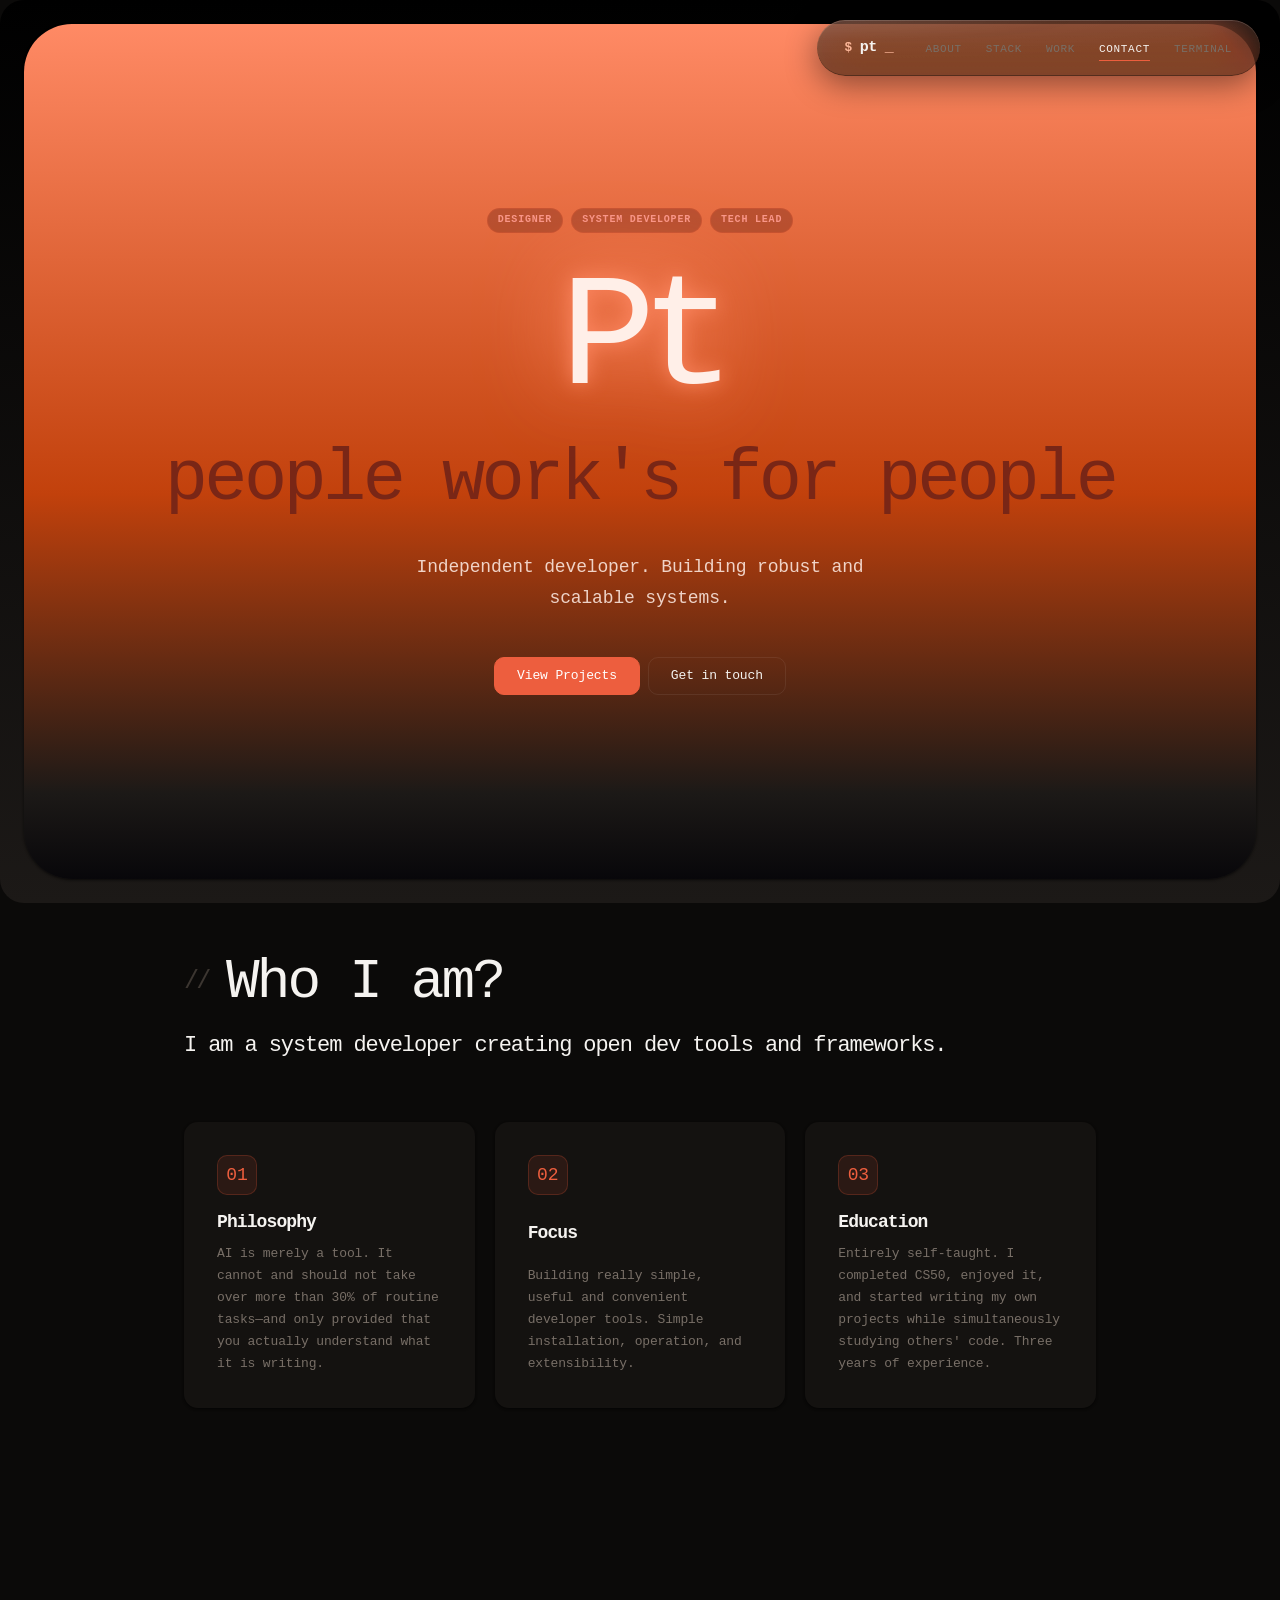
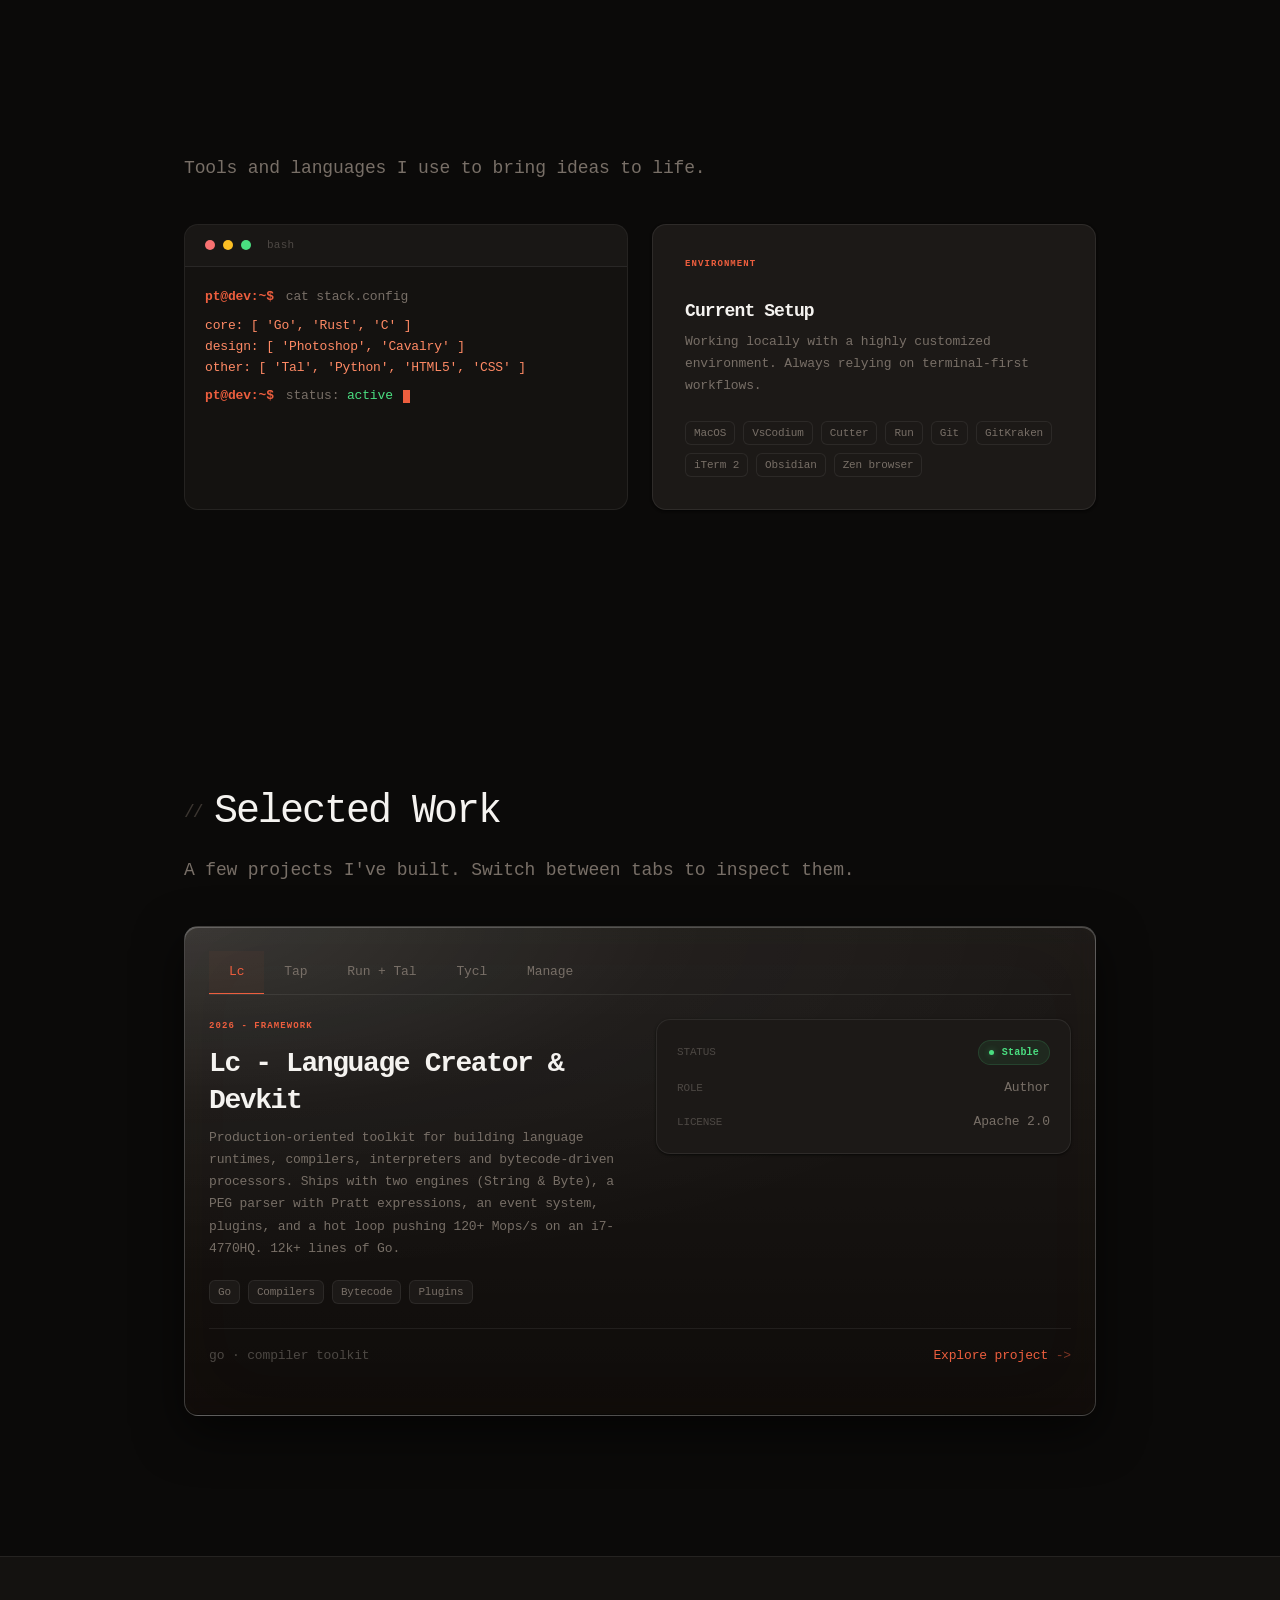
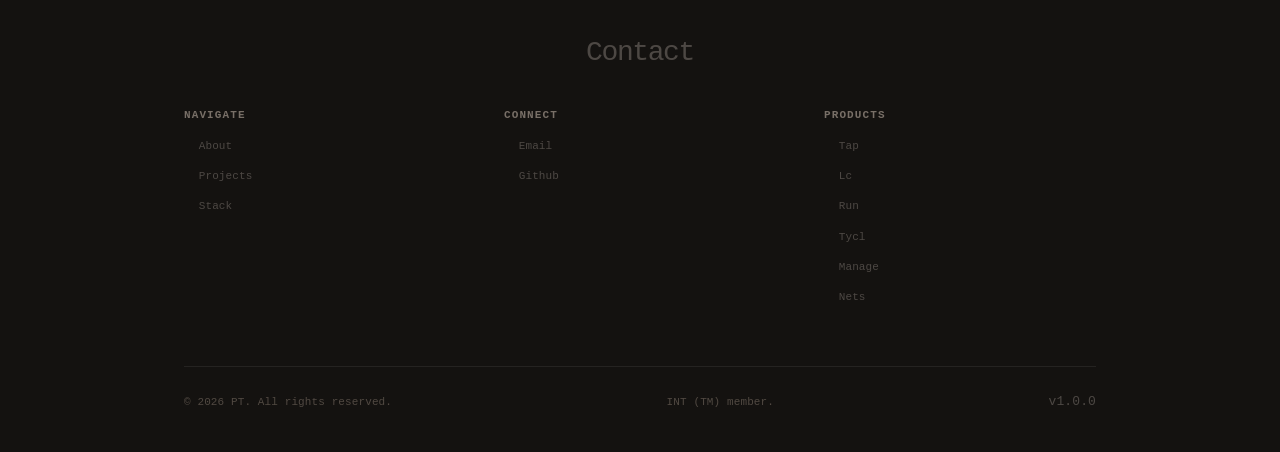
==== index.html @ 2e35391c "first commit" ====
<!DOCTYPE html>
<html lang="en">
<head>
    <meta charset="utf-8">
    <meta name="viewport" content="width=device-width, initial-scale=1">
    <meta name="description" content="Pt - Independent developer building robust, scalable systems and open-source developer tools: Lc, Tap, Run, Tal, Tycl, Manage.">
    <meta name="theme-color" content="#0b0a09">
    <meta name="color-scheme" content="dark">
    <title>Pt - Creative Developer</title>
    <link rel="stylesheet" href="assets/pt.css">
    <link rel="stylesheet" href="assets/other.css">
    <script>
        if ('scrollRestoration' in history) {
            history.scrollRestoration = 'manual';
        }
        document.documentElement.classList.add('js');
        setTimeout(function () {
            var r = document.documentElement;
            if (!r.classList.contains('pt-ready')) r.classList.add('pt-lite');
        }, 4000);
    </script>
</head>
<body>

    <a href="#main" class="skip-link">Skip to content</a>

    <!-- NAVBAR -->
    <nav class="navbar glass" aria-label="Primary">
        <div class="nav-content">
            <a href="#" class="logo" aria-label="Home">pt</a>

            <input type="checkbox" id="nav-toggle" class="nav-toggle-input" aria-hidden="true" tabindex="-1">
            <label for="nav-toggle" class="nav-toggle" aria-label="Toggle navigation" role="button">
                <span></span><span></span><span></span>
            </label>

            <ul class="nav-links">
                <li><a href="#about"   class="nav-link">About</a></li>
                <li><a href="#stack"   class="nav-link">Stack</a></li>
                <li><a href="#work"    class="nav-link">Work</a></li>
                <li><a href="#contact" class="nav-link">Contact</a></li>
                <li><a href="pages/terminal.html" class="nav-link">Terminal</a></li>
            </ul>
        </div>
    </nav>

    <main id="main">
        <!-- HERO -->
        <div class="page pt-grad-2">
            <section class="hero card card-fullscreen pt-grad-1" aria-label="Introduction">
                <div class="hero-badges">
                    <span class="badge">Designer</span>
                    <span class="badge">System developer</span>
                    <span class="badge">Tech lead</span>
                </div>

                <h1 class="hero-title">Pt</h1>

                <p class="hero-tagline">people work's for people</p>

                <p class="hero-desc">
                    Independent developer. Building robust and scalable systems.
                </p>

                <div class="btn-group hero-actions">
                    <a href="#work"    class="btn btn-primary">View Projects</a>
                    <a href="#contact" class="btn btn-secondary">Get in touch</a>
                </div>
            </section>
        </div>

        <!-- ABOUT -->
        <section id="about" class="section section-first">
            <div class="container">
                <h1 class="reveal reveal-delay-3">Who I am?</h1>
                <h4 class="reveal reveal-delay-3">I am a system developer creating open dev tools and frameworks.</h4>

                <div class="grid grid-3 mt-16">
                    <div class="card reveal reveal-delay-1">
                        <div class="card-icon">01</div>
                        <h4 class="card-title">Philosophy</h4>
                        <p class="text-muted text-small">
                            AI is merely a tool. It cannot and should not take over more than 30% of routine tasks—and only provided that you actually understand what it is writing.
                        </p>
                    </div>

                    <div class="card reveal reveal-delay-2">
                        <div class="card-icon">02</div>
                        <h4 class="card-title">Focus</h4>
                        <p class="text-muted text-small">
                            Building really simple, useful and convenient developer tools. Simple installation, operation, and extensibility.
                        </p>
                    </div>

                    <div class="card reveal reveal-delay-3">
                        <div class="card-icon">03</div>
                        <h4 class="card-title">Education</h4>
                        <p class="text-muted text-small">
                            Entirely self-taught. I completed CS50, enjoyed it, and started writing my own projects while simultaneously studying others' code. Three years of experience.
                        </p>
                    </div>
                </div>
            </div>
        </section>

        <!-- STACK -->
        <section id="stack" class="section">
            <div class="container">
                <h2 class="reveal">The Stack</h2>
                <p class="reveal reveal-delay-1 text-muted mb-10">Tools and languages I use to bring ideas to life.</p>

                <div class="grid grid-2 gap-6">
                    <div class="terminal reveal reveal-delay-2">
                        <div class="terminal-header">
                            <span class="terminal-dot terminal-dot-red"></span>
                            <span class="terminal-dot terminal-dot-yellow"></span>
                            <span class="terminal-dot terminal-dot-green"></span>
                            <span class="terminal-title">bash</span>
                        </div>
                        <div class="terminal-body">
                            <div class="terminal-line">
                                <span class="terminal-prompt">pt@dev:~$</span>
                                <span class="terminal-output">cat stack.config</span>
                            </div>
                            <div class="terminal-line">
                                <span class="terminal-output" style="color: var(--c-accent-bright);">
                                    core: [ 'Go', 'Rust', 'C' ]<br>
                                    design: [ 'Photoshop', 'Cavalry' ]<br>
                                    other: [ 'Tal', 'Python', 'HTML5', 'CSS' ]
                                </span>
                            </div>
                            <div class="terminal-line">
                                <span class="terminal-prompt">pt@dev:~$</span>
                                <span class="terminal-output">status: <span style="color: var(--c-success);">active</span></span>
                                <span class="terminal-cursor"></span>
                            </div>
                        </div>
                    </div>

                    <div class="card card-elevated reveal reveal-delay-3">
                        <div class="card-header">
                            <span class="eyebrow">Environment</span>
                        </div>
                        <h4 class="card-title">Current Setup</h4>
                        <p class="text-small text-muted mb-6">
                            Working locally with a highly customized environment. Always relying on terminal-first workflows.
                        </p>
                        <div class="flex gap-2 flex-wrap">
                            <span class="tag">MacOS</span>
                            <span class="tag">VsCodium</span>
                            <span class="tag">Cutter</span>
                            <span class="tag">Run</span>
                            <span class="tag">Git</span>
                            <span class="tag">GitKraken</span>
                            <span class="tag">iTerm 2</span>
                            <span class="tag">Obsidian</span>
                            <span class="tag">Zen browser</span>
                        </div>
                    </div>
                </div>
            </div>
        </section>

        <!-- WORK -->
        <section id="work" class="section">
            <div class="container">
                <h2 class="reveal">Selected Work</h2>
                <p class="reveal reveal-delay-3 text-muted mb-10">
                    A few projects I've built. Switch between tabs to inspect them.
                </p>

                <div class="card glass-strong reveal reveal-delay-2" style="padding: var(--space-6);">
                    <div class="tabs-radio">

                        <div class="tabs-nav" role="tablist" aria-label="Projects">
                            <a href="#work-panel-1" class="tab-link" role="tab" aria-controls="work-panel-1">Lc</a>
                            <a href="#work-panel-2" class="tab-link" role="tab" aria-controls="work-panel-2">Tap</a>
                            <a href="#work-panel-3" class="tab-link" role="tab" aria-controls="work-panel-3">Run + Tal</a>
                            <a href="#work-panel-4" class="tab-link" role="tab" aria-controls="work-panel-4">Tycl</a>
                            <a href="#work-panel-5" class="tab-link" role="tab" aria-controls="work-panel-5">Manage</a>
                        </div>

                        <!-- PANEL 1: Lc -->
                        <div class="tab-content" id="work-panel-1" role="tabpanel">
                            <div class="grid grid-2 gap-8 items-start">
                                <div>
                                    <span class="eyebrow">2026 - Framework</span>
                                    <h3 class="card-title" style="font-size: var(--font-size-2xl);">
                                        Lc - Language Creator &amp; Devkit
                                    </h3>
                                    <p class="text-muted text-small">
                                        Production-oriented toolkit for building language runtimes,
                                        compilers, interpreters and bytecode-driven processors.
                                        Ships with two engines (String &amp; Byte), a PEG parser with Pratt
                                        expressions, an event system, plugins, and a hot loop pushing
                                        120+ Mops/s on an i7-4770HQ. 12k+ lines of Go.
                                    </p>
                                    <div class="flex gap-2 flex-wrap mt-4">
                                        <span class="tag">Go</span>
                                        <span class="tag">Compilers</span>
                                        <span class="tag">Bytecode</span>
                                        <span class="tag">Plugins</span>
                                    </div>
                                </div>

                                <div class="card card-elevated" style="padding: var(--space-5);">
                                    <div class="flex-between mb-3">
                                        <span class="text-faint text-xs">STATUS</span>
                                        <span class="status-pill status-success">Stable</span>
                                    </div>
                                    <div class="flex-between mb-3">
                                        <span class="text-faint text-xs">ROLE</span>
                                        <span class="text-small">Author</span>
                                    </div>
                                    <div class="flex-between">
                                        <span class="text-faint text-xs">LICENSE</span>
                                        <span class="text-small">Apache 2.0</span>
                                    </div>
                                </div>
                            </div>

                            <div class="card-footer">
                                <span class="text-faint text-small">go · compiler toolkit</span>
                                <a href="https://github.com/pt-main/lc" class="btn-text">Explore project</a>
                            </div>
                        </div>

                        <!-- PANEL 2: Tap -->
                        <div class="tab-content" id="work-panel-2" role="tabpanel">
                            <div class="grid grid-2 gap-8 items-start">
                                <div>
                                    <span class="eyebrow">2026 - CLI Library</span>
                                    <h3 class="card-title" style="font-size: var(--font-size-2xl);">
                                        Tap - Terminal Argument Parsing
                                    </h3>
                                    <p class="text-muted text-small">
                                        A lightweight CLI library available for both Go and Rust.
                                        Commands, flags, subcommands, auto-generated help with alias
                                        grouping, and a rich colour system with short codes like
                                        <code>[?GN]</code> and <code>[?RT]</code>. The Rust version
                                        (tap-rs) ships with zero dependencies and a Console abstraction
                                        suitable for viewport-based rendering.
                                    </p>
                                    <div class="flex gap-2 flex-wrap mt-4">
                                        <span class="tag">Go</span>
                                        <span class="tag">Rust</span>
                                        <span class="tag">Zero deps</span>
                                        <span class="tag">Colours</span>
                                    </div>
                                </div>

                                <div class="card card-elevated" style="padding: var(--space-5);">
                                    <div class="flex-between mb-3">
                                        <span class="text-faint text-xs">STATUS</span>
                                        <span class="status-pill status-success">Stable</span>
                                    </div>
                                    <div class="flex-between mb-3">
                                        <span class="text-faint text-xs">ROLE</span>
                                        <span class="text-small">Author</span>
                                    </div>
                                    <div class="flex-between">
                                        <span class="text-faint text-xs">LICENSE</span>
                                        <span class="text-small">MIT</span>
                                    </div>
                                </div>
                            </div>

                            <div class="card-footer">
                                <span class="text-faint text-small">go + rust · cli toolkit</span>
                                <a href="https://github.com/pt-main/tap" class="btn-text">Explore project</a>
                            </div>
                        </div>

                        <!-- PANEL 3: Run + Tal -->
                        <div class="tab-content" id="work-panel-3" role="tabpanel">
                            <div class="grid grid-2 gap-8 items-start">
                                <div>
                                    <span class="eyebrow">2026 - Dev Tool</span>
                                    <h3 class="card-title" style="font-size: var(--font-size-2xl);">
                                        Run + Tal - Script &amp; Task Manager
                                    </h3>
                                    <p class="text-muted text-small">
                                        Run stores scripts in a global (<code>~/run/</code>) or local
                                        (<code>.run/</code>) storage, auto-generates Lua wrappers for
                                        Python, Bash, Batch, Lua or another languages, and supports distribution via
                                        GitHub URLs (<code>run -install</code>). Tal is an embedded
                                        incremental task runner: plain Lua with comment annotations,
                                        SHA256-based dependency tracking, and task-to-task calls.
                                    </p>
                                    <div class="flex gap-2 flex-wrap mt-4">
                                        <span class="tag">Go</span>
                                        <span class="tag">Lua</span>
                                        <span class="tag">Incremental</span>
                                        <span class="tag">Scripts</span>
                                    </div>
                                </div>

                                <div class="card card-elevated" style="padding: var(--space-5);">
                                    <div class="flex-between mb-3">
                                        <span class="text-faint text-xs">STATUS</span>
                                        <span class="status-pill status-success">Stable</span>
                                    </div>
                                    <div class="flex-between mb-3">
                                        <span class="text-faint text-xs">ROLE</span>
                                        <span class="text-small">Author</span>
                                    </div>
                                    <div class="flex-between">
                                        <span class="text-faint text-xs">LICENSE</span>
                                        <span class="text-small">Apache 2.0</span>
                                    </div>
                                </div>
                            </div>

                            <div class="card-footer">
                                <span class="text-faint text-small">go + lua · script runtime</span>
                                <a href="https://github.com/pt-main/run" class="btn-text">Explore project</a>
                            </div>
                        </div>

                        <!-- PANEL 4: Tycl -->
                        <div class="tab-content" id="work-panel-4" role="tabpanel">
                            <div class="grid grid-2 gap-8 items-start">
                                <div>
                                    <span class="eyebrow">2026 - Config Language</span>
                                    <h3 class="card-title" style="font-size: var(--font-size-2xl);">
                                        Tycl - Typed Config Language
                                    </h3>
                                    <p class="text-muted text-small">
                                        A typed configuration language for Go. Strong typing without
                                        code generation, contracts (strict / flexible / dynamic),
                                        null-values with explicit type, arrays of primitives and
                                        objects, and actions like <code>env()</code>, <code>file()</code>,
                                        <code>get()</code>. Comes with a CLI for validation, formatting,
                                        direct file editing, and generation to JSON, YAML, TOML.
                                    </p>
                                    <div class="flex gap-2 flex-wrap mt-4">
                                        <span class="tag">Go</span>
                                        <span class="tag">Config</span>
                                        <span class="tag">Contracts</span>
                                        <span class="tag">Codegen</span>
                                    </div>
                                </div>

                                <div class="card card-elevated" style="padding: var(--space-5);">
                                    <div class="flex-between mb-3">
                                        <span class="text-faint text-xs">STATUS</span>
                                        <span class="status-pill status-success">Stable</span>
                                    </div>
                                    <div class="flex-between mb-3">
                                        <span class="text-faint text-xs">ROLE</span>
                                        <span class="text-small">Author</span>
                                    </div>
                                    <div class="flex-between">
                                        <span class="text-faint text-xs">LICENSE</span>
                                        <span class="text-small">Apache 2.0</span>
                                    </div>
                                </div>
                            </div>

                            <div class="card-footer">
                                <span class="text-faint text-small">go · typed configs</span>
                                <a href="https://github.com/pt-main/tycl" class="btn-text">Explore project</a>
                            </div>
                        </div>

                        <!-- PANEL 5: Manage -->
                        <div class="tab-content" id="work-panel-5" role="tabpanel">
                            <div class="grid grid-2 gap-8 items-start">
                                <div>
                                    <span class="eyebrow">2026 - Productivity</span>
                                    <h3 class="card-title" style="font-size: var(--font-size-2xl);">
                                        Manage - CLI Task Manager
                                    </h3>
                                    <p class="text-muted text-small">
                                        A terminal task manager built around themes, tasks and tables.
                                        Each theme carries a priority and tags; each task has an ID,
                                        description and creation timestamp. Named tables group themes
                                        into schedules. Filtering by priority, tags, state (todo / done)
                                        with AND / OR logic. Config is stored in Tycl under a strict
                                        contract.
                                    </p>
                                    <div class="flex gap-2 flex-wrap mt-4">
                                        <span class="tag">Go</span>
                                        <span class="tag">CLI</span>
                                        <span class="tag">Tycl</span>
                                        <span class="tag">Tasks</span>
                                    </div>
                                </div>

                                <div class="card card-elevated" style="padding: var(--space-5);">
                                    <div class="flex-between mb-3">
                                        <span class="text-faint text-xs">STATUS</span>
                                        <span class="status-pill status-success">Stable</span>
                                    </div>
                                    <div class="flex-between mb-3">
                                        <span class="text-faint text-xs">ROLE</span>
                                        <span class="text-small">Author</span>
                                    </div>
                                    <div class="flex-between">
                                        <span class="text-faint text-xs">LICENSE</span>
                                        <span class="text-small">MIT</span>
                                    </div>
                                </div>
                            </div>

                            <div class="card-footer">
                                <span class="text-faint text-small">go · productivity</span>
                                <a href="https://github.com/pt-main/manage" class="btn-text">Explore project</a>
                            </div>
                        </div>

                    </div>
                </div>
            </div>
        </section>
    </main>

    <!-- FOOTER -->
    <footer id="contact">
        <h3 class="mb-10 flex-center">Contact</h3>
        <div class="container">
            <div class="footer-grid">
                <div class="footer-col">
                    <h5>Navigate</h5>
                    <ul>
                        <li><a href="#about">About</a></li>
                        <li><a href="#work">Projects</a></li>
                        <li><a href="#stack">Stack</a></li>
                    </ul>
                </div>
                <div class="footer-col">
                    <h5>Connect</h5>
                    <ul>
                        <li><a href="#modal-email">Email</a></li>
                        <li><a href="https://github.com/pt-main/">Github</a></li>
                    </ul>
                </div>
                <div class="footer-col">
                    <h5>Products</h5>
                    <ul>
                        <li><a href="https://github.com/pt-main/tap">Tap</a></li>
                        <li><a href="https://github.com/pt-main/lc">Lc</a></li>
                        <li><a href="https://github.com/pt-main/run">Run</a></li>
                        <li><a href="https://github.com/pt-main/tycl">Tycl</a></li>
                        <li><a href="https://github.com/pt-main/manage">Manage</a></li>
                        <li><a href="https://github.com/pt-main/nets">Nets</a></li>
                    </ul>
                </div>
            </div>

            <div class="footer-bottom">
                <span class="footer-copy">© 2026 PT. All rights reserved.</span>
                <span class="footer-copy">INT (TM) member.</span>
                <span class="text-faint text-small">v1.0.0</span>
            </div>
        </div>
    </footer>

    <!-- MODAL -->
    <div id="modal-email" class="modal-overlay-css" role="dialog" aria-modal="true" aria-label="Contact email">
        <a href="#contact" class="modal-backdrop" data-modal-close aria-label="Close"></a>
        <div class="modal">
            <div class="modal-header">
                <h3 class="modal-title">My email</h3>
            </div>
            <div class="modal-body">
                <pre class="email-pre">pt.main.acc@gmail.com</pre>
            </div>
            <div class="modal-footer">
                <a href="#contact" class="btn btn-ghost" data-modal-close>OK</a>
            </div>
        </div>
    </div>
    <script src="assets/index.js"></script>
</body>
</html>
---- assets/pt.css ----
/* =========================================
    PT - Monospace Design System for PT™
    Theme: Warm Obsidian & Cyber Coral
    ========================================= */

/* =========================================
   MARK:  1. CORE VARIABLES & RESET
    ========================================= */
:root {
    --c-bg: #0b0a09;
    --c-surface: #141210;
    --c-surface-elevated: #1c1917;
    --c-surface-hover: #232020;
    --c-text-main: #f5f3f0;
    --c-text-main-accent: #ffefe8;
    --c-text-secondary: #786f67;
    --c-text-tertiary: #4d4844;
    --c-text-ghost: #514942;
    --c-accent: #ed5e3e;
    --c-accent-hover: #ff411e;
    --c-accent-bright: #ff8a65;
    --c-accent-glow: rgba(255, 94, 58, 0.3);
    --c-accent-glow-strong: rgba(255, 94, 58, 0.5);
    --c-border: rgba(255, 255, 255, 0.07);
    --c-border-hover: rgba(70, 84, 88, 0.4);
    --c-divider: rgba(255, 255, 255, 0.09);
    --c-success: #4ade80;
    --c-warning: #fbbf24;
    --c-error: #f87171;
    --c-info: #60a5fa;

    --font-family: "JetBrains Mono", "SF Mono", "Fira Code", "Cascadia Code", "Consolas", monospace;
    --font-size-xs: 0.6875rem;
    --font-size-s: 0.8125rem;
    --font-size-m: 0.9375rem;
    --font-size-l: 1.125rem;
    --font-size-xl: 1.375rem;
    --font-size-2xl: 1.75rem;
    --font-size-3xl: 2.5rem;
    --font-size-4xl: 3.5rem;
    --font-size-5xl: 4.5rem;
    --font-size-e5xl: 10rem;

    --space-1: 4px;  --space-2: 8px;  --space-3: 12px; --space-4: 16px;
    --space-5: 20px; --space-6: 24px; --space-8: 32px; --space-10: 40px;
    --space-12: 48px;--space-16: 64px;--space-20: 80px;--space-24: 96px;
    --space-32: 128px; --space-40: 160px;

    --radius-sm: 6px;  --radius-md: 10px; --radius-lg: 14px;
    --radius-xl: 18px; --radius-2xl: 24px;--radius-3xl: 48px;
    --radius-full: 9999px;

    --container-width: 960px;
    --container-wide: 1200px;
    --section-spacing: 140px;
    --navbar-height: 56px;

    --shadow-sm: 0 1px 3px rgba(0,0,0,0.4), 0 1px 2px rgba(0,0,0,0.3);
    --shadow-md: 0 4px 12px rgba(0,0,0,0.5), 0 2px 4px rgba(0,0,0,0.4);
    --shadow-lg: 0 8px 24px rgba(0,0,0,0.6), 0 4px 8px rgba(0,0,0,0.5);
    --shadow-xl: 0 16px 48px rgba(0,0,0,0.7), 0 8px 16px rgba(0,0,0,0.6);
    --shadow-glow: 0 0 40px var(--c-accent-glow), 0 0 80px rgba(255, 94, 58, 0.1);

    /* --- Glass system --- */
    --glass-bg: rgba(20, 18, 16, 0.55);
    --glass-bg-strong: rgba(10, 7, 5, 0.72);
    --glass-border: rgba(255, 255, 255, 0.11);
    --glass-border-hover: rgba(255, 255, 255, 0.20);
    --glass-highlight: rgba(255, 255, 255, 0.15);
    --glass-highlight-strong: rgba(255, 255, 255, 0.22);
    --glass-shadow: 0 8px 32px rgba(0, 0, 0, 0.45);
    --glass-shadow-strong: 0 16px 48px rgba(0, 0, 0, 0.6);
    --glass-blur: blur(20px) saturate(180%) brightness(1.02);
    --glass-blur-strong: blur(10px) saturate(190%) brightness(1.04);
    --glass-blur-subtle: blur(5px) saturate(140%);

    --transition-fast: all 0.15s cubic-bezier(0.22, 1, 0.36, 1);
    --transition-smooth: all 0.35s cubic-bezier(0.22, 1, 0.36, 1);
    --transition-slow: all 0.6s cubic-bezier(0.22, 1, 0.36, 1);
}

*, *::before, *::after { box-sizing: border-box; margin: 0; padding: 0; }

html {
    overflow-x: hidden;
    scroll-behavior: smooth;
    scroll-padding-top: 100px;
    -webkit-text-size-adjust: 100%;
}

body {
    font-family: var(--font-family);
    background-color: var(--c-bg);
    color: var(--c-text-main);
    line-height: 1.65;
    -webkit-font-smoothing: antialiased;
    -moz-osx-font-smoothing: grayscale;
    letter-spacing: -0.01em;
    font-feature-settings: "tnum" 1, "ss01" 1, "zero" 1;
    overflow-x: hidden;
}

body.modal-open { overflow: hidden; }

img { max-width: 100%; height: auto; display: block; }
a { text-decoration: none; color: inherit; transition: var(--transition-smooth); }
ul { list-style: none; }

/* Skip link */
.skip-link {
    position: absolute;
    top: -100px;
    left: var(--space-4);
    z-index: 9999;
    padding: var(--space-3) var(--space-5);
    background: var(--c-accent);
    color: #fff;
    border-radius: var(--radius-md);
    font-size: var(--font-size-s);
    font-weight: 600;
    transition: top 0.2s ease;
}
.skip-link:focus { top: var(--space-4); outline: 2px solid #fff; outline-offset: 2px; }

/* Focus */
:focus { outline: none; }
:focus-visible { outline: 2px solid var(--c-accent); outline-offset: 3px; border-radius: var(--radius-sm); }

/* =========================================
   MARK:  2. TYPOGRAPHY
    ========================================= */
h1, h2, h3, h4, h5, h6 {
    font-weight: 500;
    letter-spacing: -0.05em;
    line-height: 1.12;
    margin-bottom: var(--space-5);
    font-feature-settings: "tnum" 1, "ss01" 1, "zero" 1;
}

h1 { font-size: var(--font-size-4xl); }
h2 { font-size: var(--font-size-3xl); }
h3 { font-size: var(--font-size-2xl); }
h4 { font-size: var(--font-size-xl); }
h5 { font-size: var(--font-size-l); font-weight: 600; }
h6 { font-size: var(--font-size-m); font-weight: 600; color: var(--c-text-secondary); }

p {
    font-size: var(--font-size-l);
    color: var(--c-text-secondary);
    font-weight: 400;
    line-height: 1.7;
    margin-bottom: var(--space-5);
}
p:last-child { margin-bottom: 0; }

/* Code-comment decorations */
h1:not(.hero-title)::before, h2::before {
    content: "// ";
    color: var(--c-text-ghost);
    font-weight: 400;
    font-size: 0.45em;
    vertical-align: middle;
    margin-right: 0.2em;
    opacity: 0.7;
}

h3:not(.card-title):not(.modal-title):not(.flex-center)::before {
    content: "/* ";
    color: var(--c-text-ghost);
    font-weight: 400;
    font-size: 0.5em;
    vertical-align: middle;
    margin-right: 0.2em;
}
h3:not(.card-title):not(.modal-title):not(.flex-center)::after {
    content: " */";
    color: var(--c-text-ghost);
    font-weight: 400;
    font-size: 0.5em;
    vertical-align: middle;
    margin-left: 0.2em;
}

.text-gradient {
    background: linear-gradient(160deg, #f5f3f0 0%, #857d75 50%, var(--c-accent) 100%);
    -webkit-background-clip: text;
    background-clip: text;
    -webkit-text-fill-color: transparent;
}
.text-gradient-accent {
    background: linear-gradient(135deg, var(--c-accent-bright) 0%, var(--c-accent) 100%);
    -webkit-background-clip: text;
    background-clip: text;
    -webkit-text-fill-color: transparent;
}

.text-center { text-align: center; }
.text-left { text-align: left; }
.text-right { text-align: right; }
.text-large { font-size: var(--font-size-2xl); font-weight: 500; }
.text-small { font-size: var(--font-size-s); }
.text-xs { font-size: var(--font-size-xs); }
.text-muted { color: var(--c-text-secondary); }
.text-faint { color: var(--c-text-tertiary); }
.text-ghost { color: var(--c-text-ghost); }
.text-accent { color: var(--c-accent); }
.text-accent-bright { color: var(--c-accent-bright); }

.font-mono { font-family: var(--font-family); }
.font-normal { font-weight: 400; }
.font-medium { font-weight: 500; }
.font-semibold { font-weight: 600; }
.font-bold { font-weight: 700; }

.tracking-tight { letter-spacing: -0.04em; }
.tracking-normal { letter-spacing: -0.01em; }
.tracking-wide { letter-spacing: 0.05em; }

.leading-tight { line-height: 1.2; }
.leading-normal { line-height: 1.65; }
.leading-relaxed { line-height: 1.8; }

code, .code {
    font-family: var(--font-family);
    font-size: 0.9em;
    background: var(--c-surface);
    padding: 2px 6px;
    border-radius: var(--radius-sm);
    border: 1px solid var(--c-border);
    color: var(--c-accent-bright);
    font-feature-settings: "tnum" 1, "zero" 1;
}

pre, .pre {
    font-family: var(--font-family);
    background: var(--c-surface);
    padding: var(--space-6);
    border-radius: var(--radius-lg);
    border: 1px solid var(--c-border);
    overflow-x: auto;
    font-size: var(--font-size-s);
    line-height: 1.6;
    color: var(--c-text-secondary);
    position: relative;
}
pre code, .pre .code { background: none; border: none; padding: 0; color: inherit; font-size: inherit; }

/* =========================================
   MARK:  3. LAYOUT UTILITIES
    ========================================= */
.container {
    max-width: var(--container-width);
    margin: 0 auto;
    padding: 0 var(--space-6);
}
.container-wide {
    max-width: var(--container-wide);
    margin: 0 auto;
    padding: 0 var(--space-6);
}

.section { padding: var(--section-spacing) 0; }
.section-sm { padding: var(--space-20) 0; }
.section-md { padding: var(--space-32) 0; }
.section-lg { padding: var(--section-spacing) 0; }
.section-first { padding-top: var(--space-12); }

.grid { display: grid; gap: var(--space-5); }
.grid-2 { grid-template-columns: repeat(2, 1fr); }
.grid-3 { grid-template-columns: repeat(3, 1fr); }
.grid-4 { grid-template-columns: repeat(4, 1fr); }
.grid-auto { grid-template-columns: repeat(auto-fit, minmax(280px, 1fr)); }

.gap-1 { gap: var(--space-1); } .gap-2 { gap: var(--space-2); }
.gap-3 { gap: var(--space-3); } .gap-4 { gap: var(--space-4); }
.gap-5 { gap: var(--space-5); } .gap-6 { gap: var(--space-6); }
.gap-8 { gap: var(--space-8); } .gap-10 { gap: var(--space-10); }

.flex { display: flex; }
.flex-center { display: flex; align-items: center; justify-content: center; }
.flex-between { display: flex; align-items: center; justify-content: space-between; }
.flex-col { flex-direction: column; }
.flex-wrap { flex-wrap: wrap; }
.items-start { align-items: flex-start; }
.items-center { align-items: center; }
.items-end { align-items: flex-end; }
.justify-start { justify-content: flex-start; }
.justify-center { justify-content: center; }
.justify-end { justify-content: flex-end; }
.justify-between { justify-content: space-between; }

.m-0 { margin: 0; }
.mt-1 { margin-top: var(--space-1); } .mt-2 { margin-top: var(--space-2); }
.mt-3 { margin-top: var(--space-3); } .mt-4 { margin-top: var(--space-4); }
.mt-5 { margin-top: var(--space-5); } .mt-6 { margin-top: var(--space-6); }
.mt-8 { margin-top: var(--space-8); } .mt-10 { margin-top: var(--space-10); }
.mt-12 { margin-top: var(--space-12); } .mt-16 { margin-top: var(--space-16); }
.mt-20 { margin-top: var(--space-20); }

.mb-1 { margin-bottom: var(--space-1); } .mb-2 { margin-bottom: var(--space-2); }
.mb-3 { margin-bottom: var(--space-3); } .mb-4 { margin-bottom: var(--space-4); }
.mb-5 { margin-bottom: var(--space-5); } .mb-6 { margin-bottom: var(--space-6); }
.mb-8 { margin-bottom: var(--space-8); } .mb-10 { margin-bottom: var(--space-10); }
.mb-12 { margin-bottom: var(--space-12); } .mb-16 { margin-bottom: var(--space-16); }
.mb-20 { margin-bottom: var(--space-20); }

.mr-1 { margin-right: var(--space-1); } .mr-2 { margin-right: var(--space-2); }
.mr-3 { margin-right: var(--space-3); } .mr-4 { margin-right: var(--space-4); }
.ml-1 { margin-left: var(--space-1); } .ml-2 { margin-left: var(--space-2); }
.ml-3 { margin-left: var(--space-3); } .ml-4 { margin-left: var(--space-4); }

.ml-auto { margin-left: auto; }
.mr-auto { margin-right: auto; }
.mx-auto { margin-left: auto; margin-right: auto; }

.p-0 { padding: 0; } .p-2 { padding: var(--space-2); }
.p-3 { padding: var(--space-3); } .p-4 { padding: var(--space-4); }
.p-5 { padding: var(--space-5); } .p-6 { padding: var(--space-6); }
.p-8 { padding: var(--space-8); } .p-10 { padding: var(--space-10); } .p-12 { padding: var(--space-12); }

.pt-4 { padding-top: var(--space-4); } .pt-6 { padding-top: var(--space-6); }
.pt-8 { padding-top: var(--space-8); } .pt-10 { padding-top: var(--space-10); }
.pt-12 { padding-top: var(--space-12); } .pt-16 { padding-top: var(--space-16); }
.pt-20 { padding-top: var(--space-20); }

.pb-4 { padding-bottom: var(--space-4); } .pb-6 { padding-bottom: var(--space-6); }
.pb-8 { padding-bottom: var(--space-8); } .pb-10 { padding-bottom: var(--space-10); }
.pb-12 { padding-bottom: var(--space-12); } .pb-16 { padding-bottom: var(--space-16); }
.pb-20 { padding-bottom: var(--space-20); }

.block { display: block; }
.inline { display: inline; }
.inline-block { display: inline-block; }
.hidden { display: none; }

.w-full { width: 100%; }
.h-full { height: 100%; }
.min-h-screen { min-height: 100vh; }

.overflow-hidden { overflow: hidden; }
.overflow-auto { overflow: auto; }
.overflow-x-auto { overflow-x: auto; }

.relative { position: relative; }
.absolute { position: absolute; }
.sticky { position: sticky; }

.border { border: 1px solid var(--c-border); }
.border-t { border-top: 1px solid var(--c-border); }
.border-b { border-bottom: 1px solid var(--c-border); }
.border-l { border-left: 1px solid var(--c-border); }
.border-r { border-right: 1px solid var(--c-border); }

.rounded-sm { border-radius: var(--radius-sm); }
.rounded-md { border-radius: var(--radius-md); }
.rounded-lg { border-radius: var(--radius-lg); }
.rounded-xl { border-radius: var(--radius-xl); }
.rounded-2xl { border-radius: var(--radius-2xl); }
.rounded-full { border-radius: var(--radius-full); }

.bg-bg { background-color: var(--c-bg); }
.bg-surface { background-color: var(--c-surface); }
.bg-surface-elevated { background-color: var(--c-surface-elevated); }

/* =========================================
   MARK:  6. BUTTONS
    ========================================= */
.btn {
    display: inline-flex;
    align-items: center;
    justify-content: center;
    padding: 10px 22px;
    border-radius: var(--radius-md);
    font-family: var(--font-family);
    font-size: var(--font-size-s);
    font-weight: 500;
    cursor: pointer;
    transition: var(--transition-smooth);
    border: 1px solid transparent;
    letter-spacing: -0.01em;
    font-feature-settings: "tnum" 1;
    gap: var(--space-2);
    position: relative;
    overflow: hidden;
    line-height: 1.2;
    white-space: nowrap;
}
.btn::after {
    content: "";
    position: absolute;
    inset: 0;
    background: linear-gradient(180deg, rgba(255,255,255,0.08) 0%, transparent 100%);
    opacity: 0;
    transition: opacity 0.3s;
    pointer-events: none;
}
.btn:hover::after { opacity: 1; }

.btn-primary {
    background-color: var(--c-accent);
    color: #fff;
    border-color: var(--c-accent);
}
.btn-primary:hover {
    background-color: var(--c-accent-hover);
    border-color: var(--c-accent-hover);
    transform: translateY(-1px);
    box-shadow: 0 4px 20px var(--c-accent-glow), 0 0 40px rgba(255, 94, 58, 0.1);
}

.btn-secondary {
    background-color: transparent;
    color: var(--c-text-main);
    border-color: var(--c-border);
}
.btn-secondary:hover {
    border-color: var(--c-border-hover);
    background-color: rgba(255,255,255,0.03);
}

.btn-ghost {
    background-color: transparent;
    color: var(--c-text-secondary);
    border-color: transparent;
}
.btn-ghost:hover {
    background-color: rgba(255,255,255,0.04);
    color: var(--c-text-main);
}

.btn-text {
    background: transparent;
    color: var(--c-accent);
    padding: 0;
    border: none;
    overflow: visible;
}
.btn-text:hover { color: var(--c-accent-hover); }
.btn-text::after {
    content: " ->";
    opacity: 0.5;
    transition: var(--transition-fast);
    position: static;
    background: none;
    inset: auto;
}
.btn-text:hover::after { content: " =>"; opacity: 1; }

.btn-large { padding: 14px 28px; font-size: var(--font-size-m); }
.btn-small { padding: 6px 14px; font-size: var(--font-size-xs); }
.btn-icon { padding: 10px; aspect-ratio: 1; }

.btn:disabled, .btn.disabled {
    opacity: 0.4;
    cursor: not-allowed;
    transform: none !important;
    box-shadow: none !important;
}

.btn-group { display: inline-flex; gap: var(--space-2); }

/* =========================================
   MARK:  7. NAVIGATION
    ========================================= */
.navbar {
    position: fixed;
    top: 20px;
    right: 20px;
    z-index: 1000;
    background: rgba(11, 10, 9, 0.65);
    border-radius: var(--radius-full);
    backdrop-filter: blur(20px) saturate(140%);
    -webkit-backdrop-filter: blur(20px) saturate(140%);
    border: 1px solid var(--c-border);
    height: var(--navbar-height);
    display: flex;
    align-items: center;
    padding: 0 var(--space-3);
    max-width: calc(100vw - 40px);
    box-shadow: 0 4px 30px rgba(0, 0, 0, 0.25);
}

.nav-content {
    display: flex;
    justify-content: space-between;
    align-items: center;
    gap: var(--space-8);
    padding: 0 var(--space-4);
    width: 100%;
}

.logo {
    font-weight: 600;
    font-size: var(--font-size-m);
    color: var(--c-text-main);
    letter-spacing: -0.03em;
    display: inline-flex;
    align-items: center;
    gap: var(--space-2);
    flex-shrink: 0;
}
.logo::before { content: "$"; color: #fcb799; font-weight: 700; font-size: 0.85em; }
.logo::after {
    content: "_";
    color: #fcb799;
    font-weight: 700;
    animation: blink 1.2s step-end infinite;
}
@keyframes blink { 0%, 100% { opacity: 1; } 50% { opacity: 0; } }

.nav-links { display: flex; gap: var(--space-6); align-items: center; }

.nav-link {
    font-size: 11px;
    color: var(--c-text-secondary);
    letter-spacing: 0.06em;
    text-transform: uppercase;
    transition: color 0.25s ease;
    position: relative;
    padding: var(--space-1) 0;
    white-space: nowrap;
}
.nav-link:hover { color: var(--c-text-main); }
.nav-link::after {
    content: "";
    position: absolute;
    bottom: -2px;
    left: 0;
    width: 0;
    height: 1px;
    background: var(--c-accent);
    transition: width 0.35s cubic-bezier(0.22, 1, 0.36, 1);
}
/* JS scroll-spy active state */
.nav-link.active { color: var(--c-text-main); }
.nav-link.active::after { width: 100%; }

/* Mobile nav toggle */
.nav-toggle-input {
    position: absolute;
    opacity: 0;
    pointer-events: none;
    width: 1px;
    height: 1px;
}
.nav-toggle {
    display: none;
    flex-direction: column;
    align-items: center;
    justify-content: center;
    gap: 5px;
    cursor: pointer;
    padding: var(--space-2);
    width: 40px;
    height: 40px;
    border-radius: var(--radius-md);
    transition: var(--transition-fast);
    flex-shrink: 0;
    user-select: none;
    -webkit-tap-highlight-color: transparent;
}
.nav-toggle:hover { background: rgba(255,255,255,0.03); }
.nav-toggle span {
    display: block;
    width: 22px;
    height: 2px;
    background: var(--c-text-main);
    transition: var(--transition-smooth);
    border-radius: 2px;
    transform-origin: center;
}
.nav-toggle-input:checked ~ .nav-toggle span:nth-child(1) {
    transform: translateY(7px) rotate(45deg);
    background: var(--c-accent);
}
.nav-toggle-input:checked ~ .nav-toggle span:nth-child(2) {
    opacity: 0;
    transform: scaleX(0);
}
.nav-toggle-input:checked ~ .nav-toggle span:nth-child(3) {
    transform: translateY(-7px) rotate(-45deg);
    background: var(--c-accent);
}

/* =========================================
   MARK:  8. CARDS
    ========================================= */
.card {
    border: 1px solid transparent;
    background-color: var(--c-surface);
    border-radius: var(--radius-lg);
    padding: var(--space-8);
    box-shadow: var(--shadow-sm);
    transition: var(--transition-smooth);
    overflow: hidden;
    display: flex;
    flex-direction: column;
    justify-content: space-between;
    position: relative;
}
.card::before {
    content: "";
    position: absolute;
    top: 0; left: 0; right: 0;
    height: 1px;
    background: linear-gradient(90deg, transparent, rgba(255, 138, 101, 0.1), transparent);
    opacity: 0;
    transition: opacity 0.4s;
}
.card:hover {
    box-shadow: var(--shadow-lg);
    transform: translateY(-3px);
    border-color: var(--c-border-hover);
}
.card:hover::before { opacity: 1; }

.card-dark { background: #08080a; color: #fff; border-color: rgba(255,255,255,0.04); }
.card-dark p { color: #52525b; }
.card-elevated { background: var(--c-surface-elevated); border-color: rgba(255,255,255,0.08); }
.card-interactive { cursor: pointer; }
.card-interactive:active { transform: translateY(-1px); }

.card-header {
    display: flex;
    align-items: flex-start;
    justify-content: space-between;
    margin-bottom: var(--space-4);
}

.card-title {
    font-size: var(--font-size-l);
    font-weight: 600;
    color: var(--c-text-main);
    margin-bottom: var(--space-2);
    line-height: 1.3;
}
h3.card-title::before, h3.card-title::after { content: none; }

.card-body { flex: 1; }

.card-footer {
    margin-top: var(--space-6);
    padding-top: var(--space-4);
    border-top: 1px solid var(--c-border);
    display: flex;
    align-items: center;
    justify-content: space-between;
    gap: var(--space-3);
    flex-wrap: wrap;
}

.eyebrow {
    text-transform: uppercase;
    font-size: 9px;
    font-weight: 600;
    letter-spacing: 0.12em;
    color: var(--c-accent);
    margin-bottom: var(--space-3);
    display: block;
}

.card-icon {
    width: 40px;
    height: 40px;
    border-radius: var(--radius-md);
    background: rgba(255, 94, 58, 0.1);
    border: 1px solid rgba(255, 94, 58, 0.2);
    display: flex;
    align-items: center;
    justify-content: center;
    color: var(--c-accent);
    font-size: var(--font-size-l);
    margin-bottom: var(--space-4);
    transition: var(--transition-smooth);
}
.card:hover .card-icon {
    background: rgba(255, 94, 58, 0.15);
    border-color: rgba(255, 94, 58, 0.3);
    box-shadow: 0 0 16px var(--c-accent-glow);
}

/* =========================================
    MARK: 10. BADGES & TAGS
    ========================================= */
.badge {
    display: inline-flex;
    align-items: center;
    gap: var(--space-1);
    padding: 3px 10px;
    border-radius: var(--radius-full);
    background-color: rgba(135, 49, 30, 0.469);
    color: #f99689;
    font-size: 10px;
    font-weight: 600;
    text-transform: uppercase;
    letter-spacing: 0.08em;
    border: 1px solid rgba(255, 94, 58, 0.2);
}
.badge-success { background: rgba(74, 222, 128, 0.08); color: var(--c-success); border-color: rgba(74, 222, 128, 0.15); }
.badge-warning { background: rgba(251, 191, 36, 0.08); color: var(--c-warning); border-color: rgba(251, 191, 36, 0.15); }
.badge-error { background: rgba(248, 113, 113, 0.08); color: var(--c-error); border-color: rgba(248, 113, 113, 0.15); }
.badge-neutral { background: rgba(255, 255, 255, 0.04); color: var(--c-text-secondary); border-color: var(--c-border); }

.tag {
    display: inline-flex;
    align-items: center;
    padding: 2px 8px;
    border-radius: var(--radius-sm);
    background: var(--c-surface-elevated);
    color: var(--c-text-secondary);
    font-size: var(--font-size-xs);
    font-weight: 500;
    border: 1px solid var(--c-border);
    transition: var(--transition-fast);
    cursor: default;
}
.tag:hover { border-color: var(--c-border-hover); color: var(--c-text-main); }

/* Status pill */
.status-pill {
    display: inline-flex;
    align-items: center;
    gap: var(--space-2);
    padding: 3px 10px;
    border-radius: var(--radius-full);
    font-size: 10px;
    font-weight: 600;
    letter-spacing: 0.02em;
}
.status-pill::before {
    content: "";
    width: 5px;
    height: 5px;
    border-radius: 50%;
    display: inline-block;
}
.status-success { background: rgba(74, 222, 128, 0.08); color: var(--c-success); border: 1px solid rgba(74, 222, 128, 0.15); }
.status-success::before { background: var(--c-success); box-shadow: 0 0 6px rgba(74, 222, 128, 0.4); }
.status-pending { background: rgba(251, 191, 36, 0.08); color: var(--c-warning); border: 1px solid rgba(251, 191, 36, 0.15); }
.status-pending::before { background: var(--c-warning); box-shadow: 0 0 6px rgba(251, 191, 36, 0.4); }
.status-error { background: rgba(248, 113, 113, 0.08); color: var(--c-error); border: 1px solid rgba(248, 113, 113, 0.15); }
.status-error::before { background: var(--c-error); box-shadow: 0 0 6px rgba(248, 113, 113, 0.4); }
.status-neutral { background: rgba(255, 255, 255, 0.03); color: var(--c-text-secondary); border: 1px solid var(--c-border); }
.status-neutral::before { background: var(--c-text-tertiary); }
.status-info { background: rgba(96, 165, 250, 0.08); color: var(--c-info); border: 1px solid rgba(96, 165, 250, 0.15); }
.status-info::before { background: var(--c-info); box-shadow: 0 0 6px rgba(96, 165, 250, 0.4); }

/* =========================================
    MARK: 13. MODAL / DIALOG
    ========================================= */
.modal-overlay {
    position: fixed;
    inset: 0;
    background: rgba(0, 0, 0, 0.7);
    backdrop-filter: blur(4px);
    z-index: 2000;
    display: flex;
    align-items: center;
    justify-content: center;
    padding: var(--space-6);
    animation: fade-in 0.2s ease;
}
@keyframes fade-in { from { opacity: 0; } to { opacity: 1; } }

.modal {
    background: var(--c-surface);
    border-radius: var(--radius-xl);
    border: 1px solid var(--c-border);
    box-shadow: var(--shadow-xl);
    max-width: 520px;
    width: 100%;
    max-height: 90vh;
    overflow: hidden;
    display: flex;
    flex-direction: column;
    animation: modal-in 0.35s cubic-bezier(0.22, 1, 0.36, 1);
}
@keyframes modal-in {
    from { opacity: 0; transform: scale(0.96) translateY(10px); }
    to { opacity: 1; transform: scale(1) translateY(0); }
}

.modal-header {
    padding: var(--space-6) var(--space-6) 0;
    display: flex;
    align-items: center;
    justify-content: space-between;
}
.modal-title { font-size: var(--font-size-xl); font-weight: 600; margin: 0; }
.modal-body { padding: var(--space-5) var(--space-6); overflow-y: auto; flex: 1; }
.modal-footer {
    padding: var(--space-4) var(--space-6) var(--space-6);
    display: flex;
    justify-content: flex-end;
    gap: var(--space-3);
    border-top: 1px solid var(--c-border);
}

/* Modal (no-JS fallback via :target + JS via .open) */
.modal-overlay-css {
    display: none;
    position: fixed;
    inset: 0;
    z-index: 2000;
    background: rgba(0, 0, 0, 0.7);
    backdrop-filter: blur(4px);
    -webkit-backdrop-filter: blur(4px);
    align-items: center;
    justify-content: center;
    padding: var(--space-6);
}
.modal-overlay-css:target,
html.js .modal-overlay-css.open {
    display: flex;
    animation: fade-in 0.2s ease;
}
.modal-overlay-css:target .modal,
html.js .modal-overlay-css.open .modal {
    animation: modal-in 0.35s cubic-bezier(0.22, 1, 0.36, 1);
}

.modal-backdrop {
    position: absolute;
    inset: 0;
    z-index: 0;
    cursor: default;
}
.modal-overlay-css .modal { position: relative; z-index: 1; }

.email-pre {
    font-family: var(--font-family);
    font-size: var(--font-size-l);
    color: var(--c-accent-bright);
    background: var(--c-surface-elevated);
    border: 1px solid var(--c-border);
    border-radius: var(--radius-md);
    padding: var(--space-4) var(--space-5);
    text-align: center;
    letter-spacing: 0.02em;
    overflow-x: auto;
}

/* =========================================
    MARK: 14. TABS (CSS-only :target + JS enhancement)
    ========================================= */
.tabs-radio { display: flex; flex-direction: column; }

.tabs-nav {
    display: flex;
    flex-wrap: nowrap;
    align-items: stretch;
    overflow-x: auto;
    overflow-y: hidden;
    border-bottom: 1px solid var(--c-border);
    scrollbar-width: thin;
    scrollbar-color: var(--c-text-tertiary) transparent;
    -webkit-overflow-scrolling: touch;
    overscroll-behavior-x: contain;
}
.tabs-nav::-webkit-scrollbar { height: 3px; }
.tabs-nav::-webkit-scrollbar-track { background: transparent; }
.tabs-nav::-webkit-scrollbar-thumb { background: var(--c-text-tertiary); border-radius: 2px; }
.tabs-nav::-webkit-scrollbar-thumb:hover { background: var(--c-text-secondary); }

.tab-link {
    flex: 0 0 auto;
    position: relative;
    display: inline-flex;
    align-items: center;
    padding: var(--space-3) var(--space-5);
    font-family: var(--font-family);
    font-size: var(--font-size-s);
    font-weight: 500;
    letter-spacing: -0.01em;
    line-height: 1.4;
    color: var(--c-text-secondary);
    white-space: nowrap;
    border-bottom: 2px solid transparent;
    margin-bottom: -1px;
    transition: color 0.2s ease, border-color 0.2s ease, background-color 0.2s ease;
}
.tab-link:hover {
    color: var(--c-text-main);
    background: rgba(255, 255, 255, 0.02);
}
.tab-link:focus-visible {
    color: var(--c-text-main);
    border-bottom-color: var(--c-accent);
    background: rgba(255, 94, 58, 0.04);
    outline: none;
}

/* Panels: hidden by default */
.tabs-radio > .tab-content {
    display: none;
    padding: var(--space-6) 0;
    color: var(--c-text-secondary);
    font-size: var(--font-size-s);
    line-height: 1.7;
    scroll-margin-top: 100px;
}

/* No-JS fallback: :target shows, first panel shows when nothing targeted */
html:not(.js) .tabs-radio > .tab-content:target {
    display: block;
    animation: fade-in-up 0.4s cubic-bezier(0.22, 1, 0.36, 1) both;
}
html:not(.js) .tabs-radio:not(:has(.tab-content:target)) > .tab-content:nth-of-type(2) {
    display: block;
}

/* JS mode: .active shows */
html.js .tabs-radio > .tab-content.active {
    display: block;
    animation: fade-in-up 0.4s cubic-bezier(0.22, 1, 0.36, 1) both;
}

/* Active tab-link: JS mode */
html.js .tab-link.active {
    color: var(--c-accent);
    border-bottom-color: var(--c-accent);
    background: rgba(255, 94, 58, 0.04);
}

/* Active tab-link: no-JS mode */
html:not(.js) .tabs-radio:has(#work-panel-1:target) .tab-link[href="#work-panel-1"],
html:not(.js) .tabs-radio:has(#work-panel-2:target) .tab-link[href="#work-panel-2"],
html:not(.js) .tabs-radio:has(#work-panel-3:target) .tab-link[href="#work-panel-3"],
html:not(.js) .tabs-radio:has(#work-panel-4:target) .tab-link[href="#work-panel-4"],
html:not(.js) .tabs-radio:has(#work-panel-5:target) .tab-link[href="#work-panel-5"],
html:not(.js) .tabs-radio:not(:has(.tab-content:target)) .tab-link[href="#work-panel-1"] {
    color: var(--c-accent);
    border-bottom-color: var(--c-accent);
    background: rgba(255, 94, 58, 0.04);
}

/* =========================================
    MARK: 18. TERMINAL
    ========================================= */
.terminal {
    background: var(--c-surface);
    border-radius: var(--radius-lg);
    border: 1px solid var(--c-border);
    overflow: hidden;
    font-family: var(--font-family);
    font-size: var(--font-size-s);
    line-height: 1.6;
}
.terminal-header {
    display: flex;
    align-items: center;
    gap: var(--space-2);
    padding: var(--space-3) var(--space-5);
    background: rgba(255,255,255,0.02);
    border-bottom: 1px solid var(--c-border);
}
.terminal-dot { width: 10px; height: 10px; border-radius: 50%; }
.terminal-dot-red { background: var(--c-error); }
.terminal-dot-yellow { background: var(--c-warning); }
.terminal-dot-green { background: var(--c-success); }
.terminal-title {
    font-size: var(--font-size-xs);
    color: var(--c-text-tertiary);
    margin-left: var(--space-2);
    letter-spacing: 0.02em;
}
.terminal-body {
    padding: var(--space-5);
    color: var(--c-text-secondary);
    overflow-x: auto;
}
.terminal-line {
    display: flex;
    align-items: baseline;
    gap: var(--space-3);
    margin-bottom: var(--space-2);
}
.terminal-line:last-child { margin-bottom: 0; }
.terminal-prompt { color: var(--c-accent); font-weight: 600; flex-shrink: 0; }
.terminal-output { color: var(--c-text-secondary); }
.terminal-cursor {
    display: inline-block;
    width: 7px;
    height: 1em;
    background: var(--c-accent);
    align-self: center;
    margin-left: -2px;
    animation: blink 1s step-end infinite;
}

/* =========================================
    MARK: 19. FOOTER
    ========================================= */
footer {
    background-color: var(--c-surface);
    padding: var(--space-20) 0 var(--space-10);
    border-top: 1px solid var(--c-border);
    font-size: var(--font-size-xs);
    color: var(--c-text-tertiary);
    letter-spacing: 0.01em;
}
.footer-grid {
    display: grid;
    grid-template-columns: repeat(auto-fit, minmax(160px, 1fr));
    gap: var(--space-12);
    margin-bottom: var(--space-12);
}
.footer-col h5 {
    font-size: var(--font-size-xs);
    color: var(--c-text-secondary);
    margin-bottom: var(--space-4);
    text-transform: uppercase;
    letter-spacing: 0.1em;
    font-weight: 600;
}
.footer-col li { margin-bottom: var(--space-3); }
.footer-col a {
    position: relative;
    display: inline-flex;
    align-items: center;
    gap: var(--space-2);
    transition: color 0.2s;
}
.footer-col a::before {
    content: ">";
    color: var(--c-accent);
    opacity: 0;
    transition: opacity 0.2s, transform 0.2s;
    transform: translateX(-4px);
}
.footer-col a:hover { color: var(--c-text-main); }
.footer-col a:hover::before { opacity: 1; transform: translateX(0); }

.footer-bottom {
    display: flex;
    align-items: center;
    justify-content: space-between;
    padding-top: var(--space-6);
    border-top: 1px solid var(--c-border);
    flex-wrap: wrap;
    gap: var(--space-4);
}
.footer-copy { color: var(--c-text-ghost); }

/* =========================================
    MARK: 20. ANIMATIONS
    ========================================= */
@keyframes fade-in-up {
    from { opacity: 0; transform: translateY(20px); }
    to { opacity: 1; transform: translateY(0); }
}
@keyframes pulse-glow {
    0%, 100% { box-shadow: 0 0 20px var(--c-accent-glow); }
    50% { box-shadow: 0 0 40px var(--c-accent-glow-strong); }
}

.animate-pulse-glow { animation: pulse-glow 2s ease-in-out infinite; }
.hover-lift { transition: var(--transition-smooth); }
.hover-lift:hover { transform: translateY(-4px); box-shadow: var(--shadow-lg); }
.glow { box-shadow: 0 0 30px var(--c-accent-glow); }
.glow-strong { box-shadow: 0 0 50px var(--c-accent-glow-strong); }

/* =========================================
   MARK: 21. HERO
   ========================================= */
.page {
    min-height: 100dvh;
    min-height: 100vh;
    display: flex;
    align-items: center;
    justify-content: center;
    padding: var(--space-6);
    border-radius: var(--radius-2xl);
}

.pt-grad-1 {
    background: linear-gradient(180deg,
        #ff8a65 0%,
        #c2410c 55%,
        #1c1917 90%,
        #08070a 100%
    );
}
.pt-grad-2 {
    background: linear-gradient(180deg, #000 0%, #1c1917 100%);
    background-color: var(--c-bg);
}

.card-fullscreen {
    width: 100%;
    max-width: 100%;
    min-height: 95dvh;
    min-height: 95vh;
}

.hero {
    display: flex;
    flex-direction: column;
    align-items: center;
    justify-content: center;
    text-align: center;
    gap: var(--space-5);
    padding: var(--space-10) var(--space-6);
    border-radius: var(--radius-3xl);
    border: none;
}
.hero:hover { transform: none; box-shadow: var(--shadow-sm); }
.hero:hover::before { opacity: 0; }

.hero-badges {
    display: flex;
    flex-wrap: wrap;
    gap: var(--space-2);
    justify-content: center;
    margin-bottom: var(--space-2);
}

.hero-title {
    font-size: var(--font-size-e5xl);
    color: var(--c-text-main-accent);
    letter-spacing: -0.1em;
    line-height: 1;
    margin: 0;
    filter:
        drop-shadow(0 0 10px  rgba(255, 138, 101, 1))
        drop-shadow(0 0 40px rgba(255, 138, 101, 1));
    will-change: filter;
}

.hero-tagline {
    color: #792616;
    font-size: var(--font-size-5xl);
    font-weight: 500;
    letter-spacing: -0.05em;
    line-height: 1.1;
    margin: 0;
}
.hero-desc {
    max-width: 500px;
    color: rgba(255, 239, 232, 0.85);
    font-size: var(--font-size-l);
    margin: var(--space-3) 0 0;
}
.hero-actions { margin-top: var(--space-6); }

/* =========================================
   MARK: 22. REVEAL
   ========================================= */
.reveal {
    opacity: 0;
    transform: translateY(56px);
    animation: reveal-in 1s cubic-bezier(.22, 1, .36, 1) forwards;
    animation-timeline: view();
    animation-range: entry 10% cover 100%;
}
@keyframes reveal-in {
    from { opacity: 0; transform: translateY(56px); }
    to { opacity: 1; transform: none; }
}
.reveal-delay-1 { animation-range: entry 20% cover 40%; }
.reveal-delay-2 { animation-range: entry 30% cover 50%; }
.reveal-delay-3 { animation-range: entry 40% cover 60%; }

@supports not (animation-timeline: view()) {
    .reveal { opacity: 1; transform: none; animation: none; }
}

/* =========================================
    MARK: 24. RESPONSIVE
    ========================================= */
@media (max-width: 900px) {
    :root {
        --section-spacing: 80px;
        --font-size-e5xl: 7rem;
        --font-size-5xl: 2.75rem;
        --font-size-4xl: 2rem;
        --font-size-3xl: 1.625rem;
    }

    .grid-2, .grid-3, .grid-4 { grid-template-columns: 1fr; }

    h1:not(.hero-title)::before,
    h2::before,
    h3:not(.card-title):not(.modal-title):not(.flex-center)::before,
    h3:not(.card-title):not(.modal-title):not(.flex-center)::after { display: none; }

    .navbar {
        top: 0;
        left: 0;
        right: 0;
        margin: 0;
        width: 100%;
        max-width: 100%;
        border-radius: 0;
        border-top: none;
        border-left: none;
        border-right: none;
        border-bottom: 1px solid var(--c-border);
        background: rgba(11, 10, 9, 0.82);
        backdrop-filter: blur(14px) saturate(140%);
        -webkit-backdrop-filter: blur(14px) saturate(140%);
        padding: 0 var(--space-3);
        box-shadow: none;
    }
    .nav-content { padding: 0 var(--space-2); gap: var(--space-3); }
    .nav-toggle { display: flex; }

    .nav-links {
        position: absolute;
        top: 100%;
        left: 0;
        right: 0;
        flex-direction: column;
        align-items: stretch;
        gap: 0;
        background: rgba(11, 10, 9, 0.96);
        backdrop-filter: blur(20px) saturate(140%);
        -webkit-backdrop-filter: blur(20px) saturate(140%);
        border-bottom: 1px solid var(--c-border);
        padding: 0;
        max-height: 0;
        overflow: hidden;
        transition: max-height 0.4s cubic-bezier(0.22, 1, 0.36, 1),
                    padding 0.3s ease;
    }
    .nav-toggle-input:checked ~ .nav-links {
        max-height: 400px;
        padding: var(--space-3) 0;
    }
    .nav-links li { width: 100%; }
    .nav-link {
        display: block;
        padding: var(--space-4) var(--space-6);
        font-size: var(--font-size-s);
        border-bottom: 1px solid var(--c-border);
        color: var(--c-text-main);
    }
    .nav-link::after { display: none; }
    .nav-links li:last-child .nav-link { border-bottom: none; }

    body { padding-top: var(--navbar-height); }

    .page {
        min-height: calc(100dvh - var(--navbar-height));
        min-height: calc(100vh  - var(--navbar-height));
        padding: var(--space-3);
    }

    .card-fullscreen {
        min-height: calc(100dvh - var(--navbar-height) - var(--space-3) * 2);
        min-height: calc(100vh  - var(--navbar-height) - var(--space-3) * 2);
    }

    .modal { margin: var(--space-4); max-height: calc(100vh - var(--space-8)); }
    .footer-grid { grid-template-columns: repeat(2, 1fr); gap: var(--space-8); }
    .footer-bottom { flex-direction: column; text-align: center; }
    .page { border-radius: var(--radius-lg); padding: var(--space-4); }
}

@media (max-width: 640px) {
    .tab-link { padding: var(--space-3) var(--space-4); font-size: var(--font-size-xs); }
    .tabs-radio > .tab-content { padding: var(--space-5) 0; }
    .hero-tagline { font-size: var(--font-size-3xl); }
}

@media (max-width: 480px) {
    :root {
        --font-size-e5xl: 3rem;
        --font-size-4xl: 1.75rem;
        --font-size-3xl: 1.5rem;
    }
    .container, .container-wide { padding: 0 var(--space-4); }
    .footer-grid { grid-template-columns: 1fr; }
    .btn-group {
        flex-direction: column;
        width: 100%;
        align-items: stretch;
    }
    .btn-group .btn { border-radius: var(--radius-md) !important; }
}

/* =========================================
    MARK: 25. SCROLLBAR & SELECTION
    ========================================= */
::-webkit-scrollbar { width: 6px; height: 6px; }
::-webkit-scrollbar-track { background: var(--c-bg); }
::-webkit-scrollbar-thumb { background: var(--c-text-tertiary); border-radius: 3px; }
::-webkit-scrollbar-thumb:hover { background: var(--c-text-secondary); }

::selection { background: rgba(255, 94, 58, 0.35); color: #fff; }

/* =========================================
    MARK: 26. MOTION PREFERENCES (a11y)
   ========================================= */
@media (prefers-reduced-motion: reduce) {
    *, *::before, *::after {
        animation-duration: 0.01ms !important;
        animation-iteration-count: 1 !important;
        transition-duration: 0.01ms !important;
        scroll-behavior: auto !important;
    }
    .reveal { opacity: 1; transform: none; animation: none; }
    .logo::after,
    .terminal-cursor,
    .animate-pulse-glow { animation: none; }
}

/* =========================================
    MARK: 27. PRINT
   ========================================= */
@media print {
    :root {
        --c-bg: #fff;
        --c-surface: #f5f5f5;
        --c-text-main: #000;
        --c-text-secondary: #333;
        --c-accent: #ff5e3a;
    }
    .navbar,
    .nav-toggle,
    .modal-overlay,
    .modal-overlay-css,
    .skip-link { display: none !important; }

    body { background: #fff; color: #000; padding-top: 0 !important; }
    .card, .terminal { border: 1px solid #ccc; box-shadow: none; }
    .hero { background: #fff !important; }
    .hero-title { color: #000 !important; filter: none !important; }
}

/* =========================================
   MARK: 28. GLASS LAYER
   ========================================= */
/* Base glass: frosted, luminous, layered.
   Compose with any element (add border-radius via utilities). */
.glass {
    background:
        /* top-edge sheen — simulates light catching the surface */
        radial-gradient(140% 100% at 0% 0%,
            rgba(255, 255, 255, 0.10) 0%,
            rgba(255, 255, 255, 0.025) 38%,
            transparent 72%),
        /* vertical body gradient — soft light falloff */
        linear-gradient(180deg,
            rgba(255, 255, 255, 0.06) 0%,
            rgba(255, 255, 255, 0.015) 100%),
        /* frosted base */
        var(--glass-bg);
    -webkit-backdrop-filter: var(--glass-blur);
    backdrop-filter: var(--glass-blur);
    border: 0px solid var(--glass-border);
    box-shadow:
        var(--glass-shadow),
        /* crisp top rim */
        inset 0 1px 0 var(--glass-highlight),
        /* soft bottom rim */
        inset 0 -1px 0 rgba(0, 0, 0, 0.35),
        /* whisper-thin inner ring — glass density */
        inset 0 0 0 1px rgba(255, 255, 255, 0.015),
        /* warm inner bloom — theme continuity */
        inset 0 0 60px rgba(255, 138, 101, 0.02);
    transition: var(--transition-smooth);
}

/* Heavier variant: dialogs, modals, command palettes, sticky headers. */
.glass-strong {
    background:
        radial-gradient(140% 100% at 0% 0%,
            rgba(255, 255, 255, 0.13) 0%,
            rgba(255, 255, 255, 0.03) 38%,
            transparent 72%),
        linear-gradient(180deg,
            rgba(255, 255, 255, 0.075) 0%,
            rgba(255, 255, 255, 0.02) 100%),
        var(--glass-bg-strong);
    -webkit-backdrop-filter: var(--glass-blur-strong);
    backdrop-filter: var(--glass-blur-strong);
    border: 1px solid var(--glass-border-hover);
    box-shadow:
        var(--glass-shadow-strong),
        inset 0 1px 0 var(--glass-highlight-strong),
        inset 0 -1px 0 rgba(0, 0, 0, 0.45),
        inset 0 0 80px rgba(255, 138, 101, 0.025);
    transition: var(--transition-smooth);
}

/* Lightest variant: overlays, badges, floating HUD, footers. */
.glass-subtle {
    background:
        linear-gradient(180deg,
            rgba(255, 255, 255, 0.04) 0%,
            rgba(255, 255, 255, 0.012) 100%),
        rgba(20, 18, 16, 0.35);
    -webkit-backdrop-filter: var(--glass-blur-subtle);
    backdrop-filter: var(--glass-blur-subtle);
    border: 1px solid rgba(255, 255, 255, 0.08);
    box-shadow:
        0 4px 20px rgba(0, 0, 0, 0.28),
        inset 0 1px 0 rgba(255, 255, 255, 0.10);
    transition: var(--transition-smooth);
}

/* Composable card: combine with `.card` for a glass-morphism card. */
.glass-card {
    background:
        radial-gradient(140% 100% at 0% 0%,
            rgba(255, 255, 255, 0.09) 0%,
            rgba(255, 255, 255, 0.02) 38%,
            transparent 72%),
        linear-gradient(180deg,
            rgba(255, 255, 255, 0.05) 0%,
            rgba(255, 255, 255, 0.012) 100%),
        var(--glass-bg);
    -webkit-backdrop-filter: var(--glass-blur);
    backdrop-filter: var(--glass-blur);
    border: 1px solid var(--glass-border);
    box-shadow:
        var(--glass-shadow),
        inset 0 1px 0 var(--glass-highlight),
        inset 0 -1px 0 rgba(0, 0, 0, 0.35);
    transition: var(--transition-smooth);
}
.glass-card:hover {
    border-color: var(--glass-border-hover);
    box-shadow:
        0 12px 40px rgba(0, 0, 0, 0.55),
        inset 0 1px 0 var(--glass-highlight-strong),
        inset 0 -1px 0 rgba(0, 0, 0, 0.4),
        0 0 0 1px rgba(255, 138, 101, 0.06);
}

/* Interactive glass: hover/focus feedback for tiles, buttons, rows. */
.glass-interactive {
    cursor: pointer;
    transition: var(--transition-smooth);
}
.glass-interactive:hover {
    border-color: var(--glass-border-hover);
    background:
        radial-gradient(140% 100% at 0% 0%,
            rgba(255, 255, 255, 0.14) 0%,
            rgba(255, 255, 255, 0.035) 38%,
            transparent 72%),
        linear-gradient(180deg,
            rgba(255, 255, 255, 0.08) 0%,
            rgba(255, 255, 255, 0.02) 100%),
        var(--glass-bg);
    transform: translateY(-1px);
}
.glass-interactive:focus-visible {
    outline: none;
    border-color: var(--c-accent);
    box-shadow:
        var(--glass-shadow),
        inset 0 1px 0 var(--glass-highlight),
        0 0 0 3px rgba(255, 94, 58, 0.25);
}

/* Glass accent: a coral-tinted glass for CTAs and highlighted panels. */
.glass-accent {
    background:
        radial-gradient(140% 100% at 0% 0%,
            rgba(255, 138, 101, 0.18) 0%,
            rgba(255, 94, 58, 0.05) 40%,
            transparent 72%),
        linear-gradient(180deg,
            rgba(255, 94, 58, 0.10) 0%,
            rgba(255, 94, 58, 0.02) 100%),
        rgba(30, 15, 10, 0.55);
    -webkit-backdrop-filter: var(--glass-blur);
    backdrop-filter: var(--glass-blur);
    border: 1px solid rgba(255, 138, 101, 0.15);
    box-shadow:
        var(--glass-shadow),
        inset 0 1px 0 rgba(255, 200, 180, 0.22),
        inset 0 -1px 0 rgba(0, 0, 0, 0.4),
        0 0 40px rgba(255, 94, 58, 0.08);
    transition: var(--transition-smooth);
}

/* Graceful fallback for browsers without backdrop-filter support. */
@supports not ((backdrop-filter: blur(1px)) or (-webkit-backdrop-filter: blur(1px))) {
    .glass,
    .glass-card,
    .glass-interactive {
        background: var(--c-surface);
        border-color: var(--c-border);
        box-shadow: var(--shadow-md);
    }
    .glass-strong {
        background: var(--c-surface-elevated);
        border-color: var(--c-border);
        box-shadow: var(--shadow-lg);
    }
    .glass-subtle {
        background: var(--c-surface);
        border-color: var(--c-border);
    }
    .glass-accent {
        background: linear-gradient(180deg, #231310 0%, #141210 100%);
        border-color: rgba(255, 94, 58, 0.35);
    }
}
---- assets/other.css ----
/* ============================================================
   PT — animation layer
   ============================================================ */

html.pt-loading,
html.pt-loading body { overflow: hidden !important; }

/* ---------- Preloader ---------- */
#pt-loader {
    position: fixed;
    inset: 0;
    z-index: 99999;
    display: flex;
    flex-direction: column;
    align-items: center;
    justify-content: center;
    gap: 26px;
    background: radial-gradient(130% 90% at 50% -20%, #221b17 0%, #0b0a09 58%, #08070a 100%);
    font-family: var(--font-family, ui-monospace, monospace);
    opacity: 1;
    visibility: visible;
    transition: opacity .6s cubic-bezier(.22,1,.36,1), visibility .6s;
    contain: layout paint style; 
}
#pt-loader::before {
    content: "";
    position: absolute;
    inset: 0;
    pointer-events: none;
    background-image:
        linear-gradient(rgba(255,255,255,.025) 1px, transparent 1px),
        linear-gradient(90deg, rgba(255,255,255,.025) 1px, transparent 1px);
    background-size: 48px 48px, 48px 48px;
    -webkit-mask-image: radial-gradient(60% 50% at 50% 50%, #000 0%, transparent 100%);
            mask-image: radial-gradient(60% 50% at 50% 50%, #000 0%, transparent 100%);
    opacity: .7;
}
#pt-loader.pt-loader-done {
    opacity: 0;
    visibility: hidden;
    pointer-events: none;
}

.pt-loader-mark {
    display: inline-flex;
    align-items: baseline;
    gap: 8px;
    font-size: clamp(1.75rem, 6vw, 2.75rem);
    font-weight: 600;
    letter-spacing: -0.06em;
    color: var(--c-text-main, #f5f3f0);
    text-shadow: 0 0 26px rgba(255, 138, 101, .35);
}
.pt-loader-dollar { color: #fcb799; font-weight: 700; }
.pt-loader-caret {
    display: inline-block;
    width: .5ch;
    height: .9em;
    background: var(--c-accent, #ed5e3e);
    box-shadow: 0 0 14px rgba(255, 94, 58, .85);
    transform: translateY(.06em);
    animation: pt-caret-blink 1.05s steps(1, end) infinite;
}
@keyframes pt-caret-blink { 0%, 49% { opacity: 1 } 50%, 100% { opacity: 0 } }

.pt-loader-bar {
    position: relative;
    width: min(280px, 62vw);
    height: 3px;
    border-radius: 999px;
    background: rgba(255, 255, 255, .06);
    overflow: hidden;
}

.pt-loader-fill {
    position: absolute;
    inset: 0;
    border-radius: inherit;
    background: linear-gradient(90deg, #ed5e3e 0%, #ff8a65 100%);
    box-shadow: 0 0 22px rgba(255, 94, 58, .6);
    transform: scaleX(0);
    transform-origin: 0 50%;
    will-change: transform;
}
.pt-loader-status {
    font-size: .6875rem;
    letter-spacing: .2em;
    text-transform: uppercase;
    color: var(--c-text-secondary, #786f67);
    min-height: 1em;      
}

/* ---------- Motion-only choreography ---------- */
@media (prefers-reduced-motion: no-preference) {

    html.js .reveal {
        opacity: 0;
        transform: translate3d(0, 18px, 0);
        backface-visibility: hidden;
        animation: none !important;
    }
    html.js .reveal.pt-in {
        animation: pt-reveal-in .55s cubic-bezier(.22, 1, .36, 1) var(--pt-delay, 0ms) both !important;
        will-change: transform, opacity;
    }

    html.pt-lite .reveal,
    html.pt-lite .reveal.pt-in {
        animation: none !important;
        opacity: 1;
        transform: none;
        will-change: auto;
    }

    @keyframes pt-reveal-in {
        from { opacity: 0; transform: translate3d(0, 18px, 0); }
        to   { opacity: 1; transform: translate3d(0, 0, 0);    }
    }

    html.pt-lite .reveal,
    html.pt-lite .reveal.pt-in {
        animation: none !important;
        opacity: 1;
        transform: none;
        will-change: auto;
    }

    /* ---- Navbar -------------------------------------------- */
    .navbar {
        transition:
            all .35s cubic-bezier(.22, 1, .36, 1),
            opacity .7s cubic-bezier(.22, 1, .36, 1) .12s,
            transform .7s cubic-bezier(.22, 1, .36, 1) .12s;
    }
    html.pt-loading .navbar {
        opacity: 0;
        transform: translateY(-14px);
        pointer-events: none;
    }
    .hero.pt-seq > * {
        opacity: 0;
        transform: translate3d(0, 18px, 0);
        backface-visibility: hidden;
    }
    .hero.pt-seq.pt-hero-in > * {
        animation: pt-hero-in .7s cubic-bezier(.22, 1, .36, 1) var(--pt-delay, 0ms) both;
        will-change: transform, opacity;
    }
    @keyframes pt-hero-in {
        from { opacity: 0; transform: translate3d(0, 18px, 0); }
        to   { opacity: 1; transform: translate3d(0, 0, 0);    }
    }
}
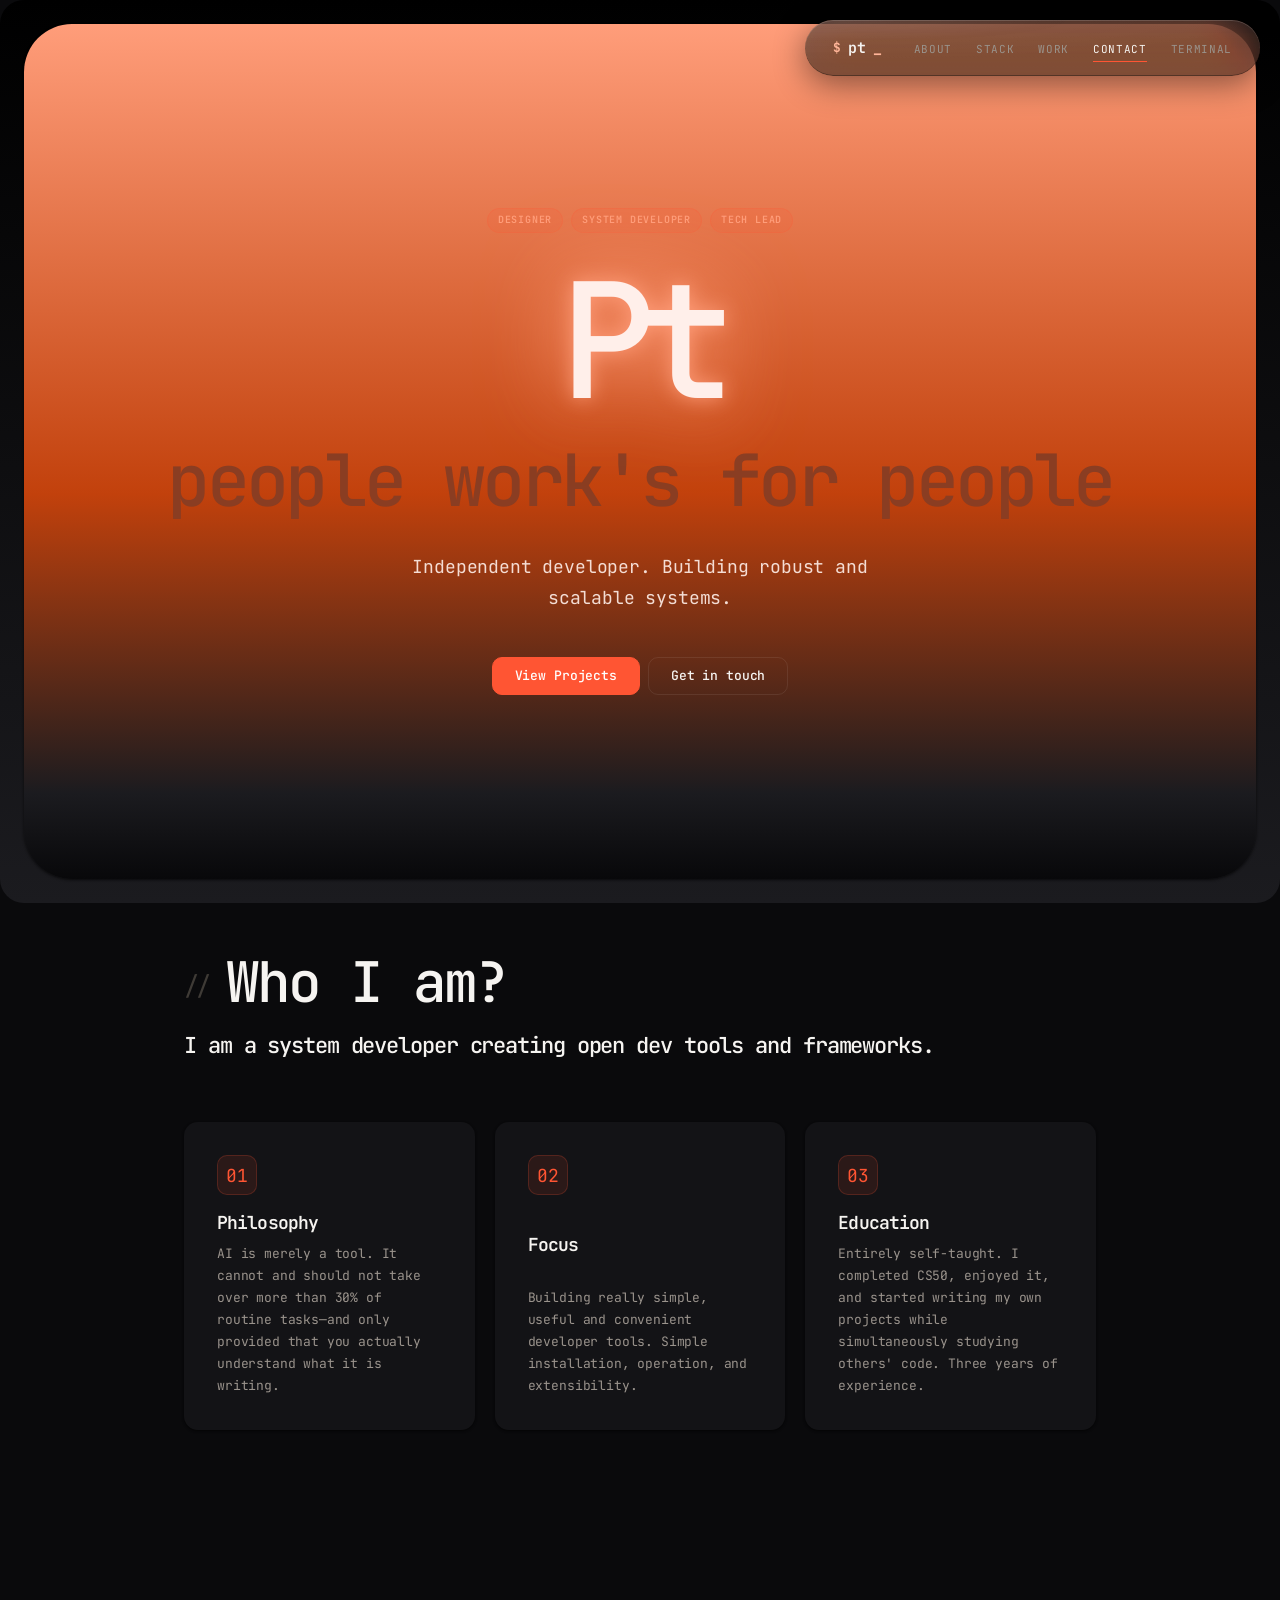
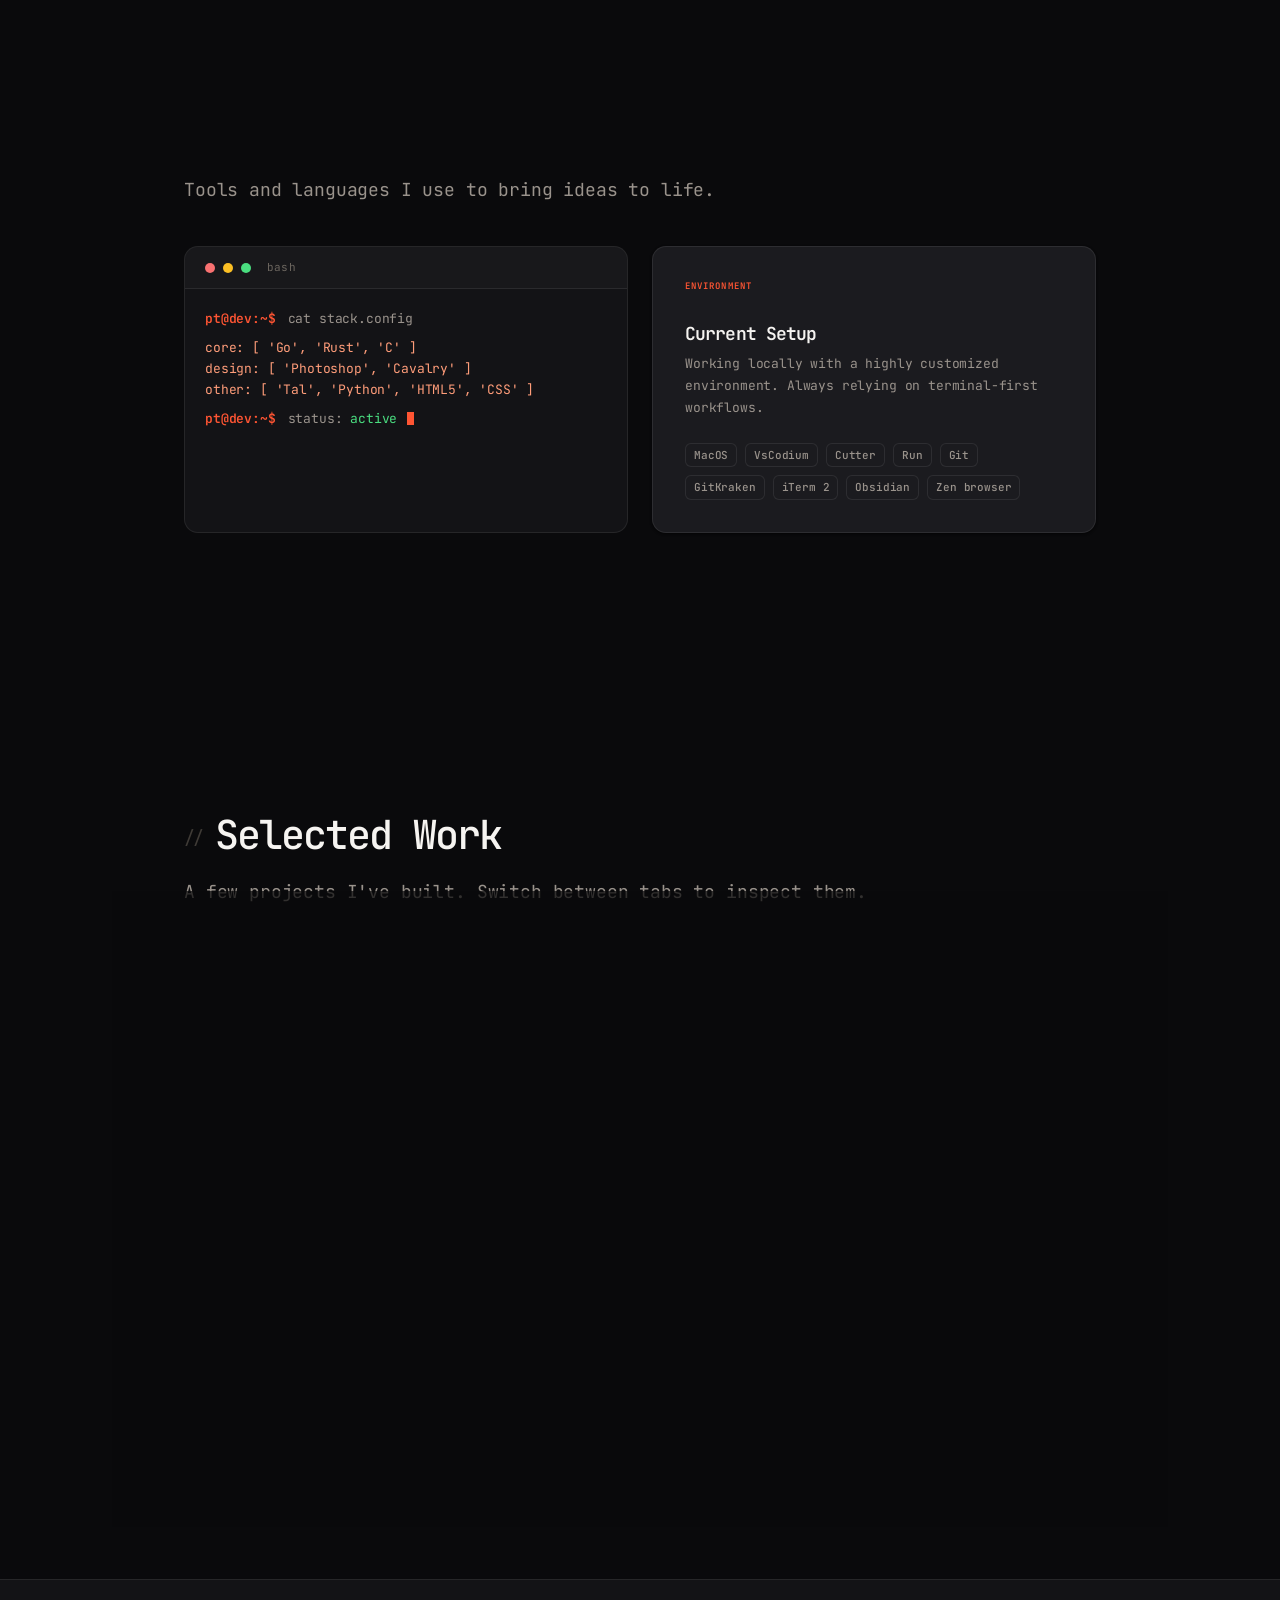
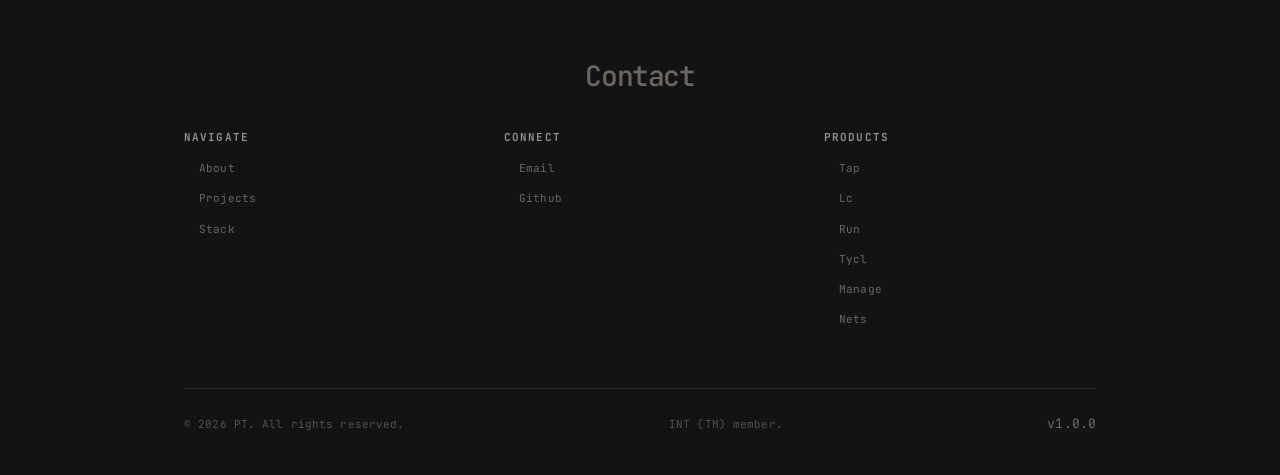
==== commit 80968a34: "some updates" ====
--- a/index.html
+++ b/index.html
@@ -6,6 +6,9 @@
     <meta name="description" content="Pt - Independent developer building robust, scalable systems and open-source developer tools: Lc, Tap, Run, Tal, Tycl, Manage.">
     <meta name="theme-color" content="#0b0a09">
     <meta name="color-scheme" content="dark">
+    <link rel="preconnect" href="https://fonts.googleapis.com">
+    <link rel="preconnect" href="https://fonts.gstatic.com" crossorigin>
+    <link href="https://fonts.googleapis.com/css2?family=JetBrains+Mono:wght@400;500;700&display=swap" rel="stylesheet">
     <title>Pt - Creative Developer</title>
     <link rel="stylesheet" href="assets/pt.css">
     <link rel="stylesheet" href="assets/other.css">
--- a/assets/pt.css
+++ b/assets/pt.css
@@ -6,29 +6,145 @@
 /* =========================================
    MARK:  1. CORE VARIABLES & RESET
     ========================================= */
+/* =========================================
+    PT - Monospace Design System for PT™
+    Theme: Cool Obsidian & Cyber Coral
+    ========================================= */
 :root {
-    --c-bg: #0b0a09;
-    --c-surface: #141210;
-    --c-surface-elevated: #1c1917;
-    --c-surface-hover: #232020;
-    --c-text-main: #f5f3f0;
-    --c-text-main-accent: #ffefe8;
-    --c-text-secondary: #786f67;
-    --c-text-tertiary: #4d4844;
-    --c-text-ghost: #514942;
-    --c-accent: #ed5e3e;
-    --c-accent-hover: #ff411e;
-    --c-accent-bright: #ff8a65;
-    --c-accent-glow: rgba(255, 94, 58, 0.3);
-    --c-accent-glow-strong: rgba(255, 94, 58, 0.5);
-    --c-border: rgba(255, 255, 255, 0.07);
-    --c-border-hover: rgba(70, 84, 88, 0.4);
+    /* ---------- 1.1 Base palette ---------- */
+    --c-white: #ffffff;
+    --c-black: #000000;
+
+    /* ---------- 1.2 Surfaces, borders, dividers ---------- */
+    --c-bg: #0a0a0c;                   
+    --c-surface: #131316;
+    --c-surface-elevated: #1b1b1f;
+    --c-surface-hover: #242429;
+    --c-border: rgba(255, 255, 255, 0.08);
+    --c-border-hover: rgba(255, 157, 122, 0.30);
     --c-divider: rgba(255, 255, 255, 0.09);
+
+    /* ---------- 1.3 Text ---------- */
+    --c-text-main: #f6f4f1;
+    --c-text-main-accent: #ffefea;
+    --c-text-secondary: #9a938c;  
+    --c-text-tertiary: #6c665f;   
+    --c-text-ghost: #565049;      
+
+    /* ---------- 1.4 Accent (Cyber Coral) ---------- */
+    --c-accent: #ff5533;                   
+    --c-accent-hover: #ff7455;             
+    --c-accent-bright: #ff9d7a;
+    --c-accent-glow: rgba(255, 85, 51, 0.32);
+    --c-accent-glow-strong: rgba(255, 85, 51, 0.55);
+
+    /* Accent alpha ramp (255, 85, 51) */
+    --c-accent-a02: rgba(255, 85, 51, 0.02);
+    --c-accent-a04: rgba(255, 85, 51, 0.04);
+    --c-accent-a05: rgba(255, 85, 51, 0.05);
+    --c-accent-a06: rgba(255, 85, 51, 0.06);
+    --c-accent-a08: rgba(255, 85, 51, 0.08);
+    --c-accent-a10: rgba(255, 85, 51, 0.10);
+    --c-accent-a15: rgba(255, 85, 51, 0.15);
+    --c-accent-a18: rgba(255, 85, 51, 0.18);
+    --c-accent-a20: rgba(255, 85, 51, 0.20);
+    --c-accent-a25: rgba(255, 85, 51, 0.25);
+    --c-accent-a30: rgba(255, 85, 51, 0.30);
+    --c-accent-a35: rgba(255, 85, 51, 0.35);
+    --c-accent-a40: rgba(255, 85, 51, 0.40);
+
+    /* Accent-bright (peach) alpha ramp — 255, 157, 122 */
+    --c-peach-a02: rgba(255, 157, 122, 0.02);
+    --c-peach-a025: rgba(255, 157, 122, 0.025);
+    --c-peach-a06: rgba(255, 157, 122, 0.06);
+    --c-peach-a10: rgba(255, 157, 122, 0.10);
+    --c-peach-a15: rgba(255, 157, 122, 0.15);
+    --c-peach-a18: rgba(255, 157, 122, 0.18);
+    --c-peach-solid: rgba(255, 157, 122, 1);
+    --c-peach-highlight: rgba(255, 210, 190, 0.24);
+
+    /* ---------- 1.5 Semantic states ---------- */
     --c-success: #4ade80;
     --c-warning: #fbbf24;
     --c-error: #f87171;
-    --c-info: #60a5fa;
-
+    --c-info: #38bdf8;                 
+
+    --c-success-a08: rgba(74, 222, 128, 0.08);
+    --c-success-a15: rgba(74, 222, 128, 0.15);
+    --c-success-a40: rgba(74, 222, 128, 0.40);
+    --c-warning-a08: rgba(251, 191, 36, 0.08);
+    --c-warning-a15: rgba(251, 191, 36, 0.15);
+    --c-warning-a40: rgba(251, 191, 36, 0.40);
+    --c-error-a08: rgba(248, 113, 113, 0.08);
+    --c-error-a15: rgba(248, 113, 113, 0.15);
+    --c-error-a40: rgba(248, 113, 113, 0.40);
+    --c-info-a08: rgba(56, 189, 248, 0.08);
+    --c-info-a15: rgba(56, 189, 248, 0.15);
+    --c-info-a40: rgba(56, 189, 248, 0.40);
+
+    /* ---------- 1.6 White alpha ramp ---------- */
+    --c-white-a02: rgba(255, 255, 255, 0.02);
+    --c-white-a03: rgba(255, 255, 255, 0.03);
+    --c-white-a04: rgba(255, 255, 255, 0.04);
+    --c-white-a05: rgba(255, 255, 255, 0.05);
+    --c-white-a06: rgba(255, 255, 255, 0.06);
+    --c-white-a08: rgba(255, 255, 255, 0.08);
+    --c-white-a10: rgba(255, 255, 255, 0.10);
+    --c-white-a11: rgba(255, 255, 255, 0.11);
+
+    /* ---------- 1.7 Black alpha ramp ---------- */
+    --c-black-a28: rgba(0, 0, 0, 0.28);
+    --c-black-a35: rgba(0, 0, 0, 0.35);
+    --c-black-a40: rgba(0, 0, 0, 0.40);
+    --c-black-a45: rgba(0, 0, 0, 0.45);
+    --c-black-a55: rgba(0, 0, 0, 0.55);
+    --c-black-a60: rgba(0, 0, 0, 0.60);
+    --c-black-a70: rgba(0, 0, 0, 0.70);
+
+    /* ---------- 1.8 Component-specific colors ---------- */
+    --c-logo-accent: #ffb599;
+
+    --c-badge-bg: rgba(255, 85, 51, 0.14); 
+    --c-badge-text: #ff9d7a;
+
+    --c-card-dark-bg: #08080a;
+    --c-card-dark-border: rgba(255, 255, 255, 0.04);
+    --c-card-dark-text: #ffffff;
+    --c-card-dark-muted: #6b6b76;     
+    --c-card-elevated-border: rgba(255, 255, 255, 0.08);
+
+    --c-navbar-bg: rgba(10, 10, 12, 0.62);
+    --c-navbar-bg-mobile: rgba(10, 10, 12, 0.85);
+    --c-navbar-menu-bg: rgba(10, 10, 12, 0.96);
+
+    --c-overlay: rgba(0, 0, 0, 0.72);
+
+    --c-selection-bg: rgba(255, 85, 51, 0.35);
+    --c-selection-text: #ffffff;
+
+    --c-hero-tagline: #8a3d22;
+    --c-hero-desc: rgba(255, 239, 234, 0.90);
+
+    --c-grad-text-start: #f6f4f1;
+    --c-grad-text-mid: #918a83;
+
+    /* ---------- 1.9 Gradients ---------- */
+    --grad-hero-1: linear-gradient(180deg,
+        #ff9d7a 0%, #c2410c 55%, #1b1b1f 90%, #08080a 100%);
+    --grad-hero-2: linear-gradient(180deg, #000000 0%, #1b1b1f 100%);
+    --grad-text: linear-gradient(160deg,
+        var(--c-grad-text-start) 0%,
+        var(--c-grad-text-mid) 50%,
+        var(--c-accent) 100%);
+    --grad-text-accent: linear-gradient(135deg,
+        var(--c-accent-bright) 0%, var(--c-accent) 100%);
+    --grad-btn-sheen: linear-gradient(180deg,
+        var(--c-white-a08) 0%, transparent 100%);
+    --grad-card-shine: linear-gradient(90deg,
+        transparent, var(--c-peach-a10), transparent);
+    --grad-accent-fallback: linear-gradient(180deg, #2a140e 0%, #131316 100%);
+
+    /* ---------- 1.10 Typography ---------- */
     --font-family: "JetBrains Mono", "SF Mono", "Fira Code", "Cascadia Code", "Consolas", monospace;
     --font-size-xs: 0.6875rem;
     --font-size-s: 0.8125rem;
@@ -41,39 +157,96 @@
     --font-size-5xl: 4.5rem;
     --font-size-e5xl: 10rem;
 
-    --space-1: 4px;  --space-2: 8px;  --space-3: 12px; --space-4: 16px;
-    --space-5: 20px; --space-6: 24px; --space-8: 32px; --space-10: 40px;
-    --space-12: 48px;--space-16: 64px;--space-20: 80px;--space-24: 96px;
+    /* ---------- 1.11 Spacing scale ---------- */
+    --space-1: 4px;   --space-2: 8px;   --space-3: 12px;  --space-4: 16px;
+    --space-5: 20px;  --space-6: 24px;  --space-8: 32px;  --space-10: 40px;
+    --space-12: 48px; --space-16: 64px; --space-20: 80px; --space-24: 96px;
     --space-32: 128px; --space-40: 160px;
 
+    /* ---------- 1.12 Radius scale ---------- */
     --radius-sm: 6px;  --radius-md: 10px; --radius-lg: 14px;
     --radius-xl: 18px; --radius-2xl: 24px;--radius-3xl: 48px;
     --radius-full: 9999px;
 
+    /* ---------- 1.13 Layout ---------- */
     --container-width: 960px;
     --container-wide: 1200px;
     --section-spacing: 140px;
     --navbar-height: 56px;
-
+    --navbar-offset: 20px;
+    --scroll-padding-top: 100px;
+
+    /* ---------- 1.14 Shadows ---------- */
     --shadow-sm: 0 1px 3px rgba(0,0,0,0.4), 0 1px 2px rgba(0,0,0,0.3);
     --shadow-md: 0 4px 12px rgba(0,0,0,0.5), 0 2px 4px rgba(0,0,0,0.4);
     --shadow-lg: 0 8px 24px rgba(0,0,0,0.6), 0 4px 8px rgba(0,0,0,0.5);
     --shadow-xl: 0 16px 48px rgba(0,0,0,0.7), 0 8px 16px rgba(0,0,0,0.6);
-    --shadow-glow: 0 0 40px var(--c-accent-glow), 0 0 80px rgba(255, 94, 58, 0.1);
-
-    /* --- Glass system --- */
-    --glass-bg: rgba(20, 18, 16, 0.55);
-    --glass-bg-strong: rgba(10, 7, 5, 0.72);
+    --shadow-glow: 0 0 40px var(--c-accent-glow), 0 0 80px rgba(255, 85, 51, 0.12);
+    --shadow-navbar: 0 4px 30px rgba(0, 0, 0, 0.30);
+
+    /* ---------- 1.15 Glass system — base ---------- */
+    --glass-bg: rgba(19, 19, 22, 0.55);
+    --glass-bg-strong: rgba(10, 10, 12, 0.72);
+    --glass-bg-subtle: rgba(19, 19, 22, 0.35);
     --glass-border: rgba(255, 255, 255, 0.11);
     --glass-border-hover: rgba(255, 255, 255, 0.20);
+    --glass-border-subtle: rgba(255, 255, 255, 0.08);
     --glass-highlight: rgba(255, 255, 255, 0.15);
     --glass-highlight-strong: rgba(255, 255, 255, 0.22);
-    --glass-shadow: 0 8px 32px rgba(0, 0, 0, 0.45);
-    --glass-shadow-strong: 0 16px 48px rgba(0, 0, 0, 0.6);
+    --glass-inner-ring: rgba(255, 255, 255, 0.015);
+    --glass-bottom-rim: rgba(0, 0, 0, 0.35);
+    --glass-bottom-rim-strong: rgba(0, 0, 0, 0.45);
+    --glass-bottom-rim-card-hover: rgba(0, 0, 0, 0.4);
+    --glass-warm-bloom: rgba(255, 157, 122, 0.02);
+    --glass-warm-bloom-strong: rgba(255, 157, 122, 0.03);
+
+    /* ---------- 1.16 Glass system — blur ---------- */
     --glass-blur: blur(20px) saturate(180%) brightness(1.02);
     --glass-blur-strong: blur(10px) saturate(190%) brightness(1.04);
     --glass-blur-subtle: blur(5px) saturate(140%);
 
+    /* ---------- 1.17 Glass system — shadows ---------- */
+    --glass-shadow: 0 8px 32px rgba(0, 0, 0, 0.45);
+    --glass-shadow-strong: 0 16px 48px rgba(0, 0, 0, 0.6);
+    --glass-shadow-subtle: 0 4px 20px rgba(0, 0, 0, 0.28);
+    --glass-shadow-card-hover: 0 12px 40px rgba(0, 0, 0, 0.55);
+
+    /* ---------- 1.18 Glass system — sheen & body ---------- */
+    --glass-sheen: rgba(255, 255, 255, 0.10);
+    --glass-sheen-mid: rgba(255, 255, 255, 0.025);
+    --glass-sheen-strong: rgba(255, 255, 255, 0.13);
+    --glass-sheen-strong-mid: rgba(255, 255, 255, 0.03);
+    --glass-sheen-card: rgba(255, 255, 255, 0.09);
+    --glass-sheen-card-mid: rgba(255, 255, 255, 0.02);
+    --glass-sheen-hover: rgba(255, 255, 255, 0.14);
+    --glass-sheen-hover-mid: rgba(255, 255, 255, 0.035);
+
+    --glass-body: rgba(255, 255, 255, 0.06);
+    --glass-body-end: rgba(255, 255, 255, 0.015);
+    --glass-body-strong: rgba(255, 255, 255, 0.075);
+    --glass-body-strong-end: rgba(255, 255, 255, 0.02);
+    --glass-body-subtle: rgba(255, 255, 255, 0.04);
+    --glass-body-subtle-end: rgba(255, 255, 255, 0.012);
+    --glass-body-card: rgba(255, 255, 255, 0.05);
+    --glass-body-card-end: rgba(255, 255, 255, 0.012);
+    --glass-body-hover: rgba(255, 255, 255, 0.08);
+    --glass-body-hover-end: rgba(255, 255, 255, 0.02);
+
+    /* ---------- 1.19 Glass system — accent variant ---------- */
+    --glass-accent-bg: rgba(28, 12, 8, 0.55);
+    --glass-accent-border: rgba(255, 157, 122, 0.18);
+    --glass-accent-body: rgba(255, 85, 51, 0.10);
+    --glass-accent-body-end: rgba(255, 85, 51, 0.02);
+    --glass-accent-sheen-mid: rgba(255, 85, 51, 0.05);
+    --glass-accent-highlight: rgba(255, 210, 190, 0.24);
+    --glass-accent-glow: rgba(255, 85, 51, 0.10);
+    --glass-accent-focus: rgba(255, 85, 51, 0.28);
+    --glass-accent-fallback-border: rgba(255, 85, 51, 0.38);
+
+    /* ---------- 1.20 Glass system — hover accent ring ---------- */
+    --glass-hover-ring: rgba(255, 157, 122, 0.08);
+
+    /* ---------- 1.21 Transitions ---------- */
     --transition-fast: all 0.15s cubic-bezier(0.22, 1, 0.36, 1);
     --transition-smooth: all 0.35s cubic-bezier(0.22, 1, 0.36, 1);
     --transition-slow: all 0.6s cubic-bezier(0.22, 1, 0.36, 1);
@@ -84,7 +257,7 @@
 html {
     overflow-x: hidden;
     scroll-behavior: smooth;
-    scroll-padding-top: 100px;
+    scroll-padding-top: var(--scroll-padding-top);
     -webkit-text-size-adjust: 100%;
 }
 
@@ -114,13 +287,13 @@
     z-index: 9999;
     padding: var(--space-3) var(--space-5);
     background: var(--c-accent);
-    color: #fff;
+    color: var(--c-white);
     border-radius: var(--radius-md);
     font-size: var(--font-size-s);
     font-weight: 600;
     transition: top 0.2s ease;
 }
-.skip-link:focus { top: var(--space-4); outline: 2px solid #fff; outline-offset: 2px; }
+.skip-link:focus { top: var(--space-4); outline: 2px solid var(--c-white); outline-offset: 2px; }
 
 /* Focus */
 :focus { outline: none; }
@@ -182,13 +355,13 @@
 }
 
 .text-gradient {
-    background: linear-gradient(160deg, #f5f3f0 0%, #857d75 50%, var(--c-accent) 100%);
+    background: var(--grad-text);
     -webkit-background-clip: text;
     background-clip: text;
     -webkit-text-fill-color: transparent;
 }
 .text-gradient-accent {
-    background: linear-gradient(135deg, var(--c-accent-bright) 0%, var(--c-accent) 100%);
+    background: var(--grad-text-accent);
     -webkit-background-clip: text;
     background-clip: text;
     -webkit-text-fill-color: transparent;
@@ -389,7 +562,7 @@
     content: "";
     position: absolute;
     inset: 0;
-    background: linear-gradient(180deg, rgba(255,255,255,0.08) 0%, transparent 100%);
+    background: var(--grad-btn-sheen);
     opacity: 0;
     transition: opacity 0.3s;
     pointer-events: none;
@@ -398,14 +571,14 @@
 
 .btn-primary {
     background-color: var(--c-accent);
-    color: #fff;
+    color: var(--c-white);
     border-color: var(--c-accent);
 }
 .btn-primary:hover {
     background-color: var(--c-accent-hover);
     border-color: var(--c-accent-hover);
     transform: translateY(-1px);
-    box-shadow: 0 4px 20px var(--c-accent-glow), 0 0 40px rgba(255, 94, 58, 0.1);
+    box-shadow: 0 4px 20px var(--c-accent-glow), 0 0 40px var(--c-accent-a10);
 }
 
 .btn-secondary {
@@ -415,7 +588,7 @@
 }
 .btn-secondary:hover {
     border-color: var(--c-border-hover);
-    background-color: rgba(255,255,255,0.03);
+    background-color: var(--c-white-a03);
 }
 
 .btn-ghost {
@@ -424,7 +597,7 @@
     border-color: transparent;
 }
 .btn-ghost:hover {
-    background-color: rgba(255,255,255,0.04);
+    background-color: var(--c-white-a04);
     color: var(--c-text-main);
 }
 
@@ -464,10 +637,10 @@
     ========================================= */
 .navbar {
     position: fixed;
-    top: 20px;
-    right: 20px;
+    top: var(--navbar-offset);
+    right: var(--navbar-offset);
     z-index: 1000;
-    background: rgba(11, 10, 9, 0.65);
+    background: var(--c-navbar-bg);
     border-radius: var(--radius-full);
     backdrop-filter: blur(20px) saturate(140%);
     -webkit-backdrop-filter: blur(20px) saturate(140%);
@@ -476,8 +649,8 @@
     display: flex;
     align-items: center;
     padding: 0 var(--space-3);
-    max-width: calc(100vw - 40px);
-    box-shadow: 0 4px 30px rgba(0, 0, 0, 0.25);
+    max-width: calc(100vw - var(--navbar-offset) * 2);
+    box-shadow: var(--shadow-navbar);
 }
 
 .nav-content {
@@ -499,10 +672,10 @@
     gap: var(--space-2);
     flex-shrink: 0;
 }
-.logo::before { content: "$"; color: #fcb799; font-weight: 700; font-size: 0.85em; }
+.logo::before { content: "$"; color: var(--c-logo-accent); font-weight: 700; font-size: 0.85em; }
 .logo::after {
     content: "_";
-    color: #fcb799;
+    color: var(--c-logo-accent);
     font-weight: 700;
     animation: blink 1.2s step-end infinite;
 }
@@ -559,7 +732,7 @@
     user-select: none;
     -webkit-tap-highlight-color: transparent;
 }
-.nav-toggle:hover { background: rgba(255,255,255,0.03); }
+.nav-toggle:hover { background: var(--c-white-a03); }
 .nav-toggle span {
     display: block;
     width: 22px;
@@ -603,7 +776,7 @@
     position: absolute;
     top: 0; left: 0; right: 0;
     height: 1px;
-    background: linear-gradient(90deg, transparent, rgba(255, 138, 101, 0.1), transparent);
+    background: var(--grad-card-shine);
     opacity: 0;
     transition: opacity 0.4s;
 }
@@ -614,9 +787,9 @@
 }
 .card:hover::before { opacity: 1; }
 
-.card-dark { background: #08080a; color: #fff; border-color: rgba(255,255,255,0.04); }
-.card-dark p { color: #52525b; }
-.card-elevated { background: var(--c-surface-elevated); border-color: rgba(255,255,255,0.08); }
+.card-dark { background: var(--c-card-dark-bg); color: var(--c-card-dark-text); border-color: var(--c-card-dark-border); }
+.card-dark p { color: var(--c-card-dark-muted); }
+.card-elevated { background: var(--c-surface-elevated); border-color: var(--c-card-elevated-border); }
 .card-interactive { cursor: pointer; }
 .card-interactive:active { transform: translateY(-1px); }
 
@@ -663,8 +836,8 @@
     width: 40px;
     height: 40px;
     border-radius: var(--radius-md);
-    background: rgba(255, 94, 58, 0.1);
-    border: 1px solid rgba(255, 94, 58, 0.2);
+    background: var(--c-accent-a10);
+    border: 1px solid var(--c-accent-a20);
     display: flex;
     align-items: center;
     justify-content: center;
@@ -674,8 +847,8 @@
     transition: var(--transition-smooth);
 }
 .card:hover .card-icon {
-    background: rgba(255, 94, 58, 0.15);
-    border-color: rgba(255, 94, 58, 0.3);
+    background: var(--c-accent-a15);
+    border-color: var(--c-accent-a30);
     box-shadow: 0 0 16px var(--c-accent-glow);
 }
 
@@ -688,18 +861,18 @@
     gap: var(--space-1);
     padding: 3px 10px;
     border-radius: var(--radius-full);
-    background-color: rgba(135, 49, 30, 0.469);
-    color: #f99689;
+    background-color: var(--c-badge-bg);
+    color: var(--c-badge-text);
     font-size: 10px;
     font-weight: 600;
     text-transform: uppercase;
     letter-spacing: 0.08em;
-    border: 1px solid rgba(255, 94, 58, 0.2);
-}
-.badge-success { background: rgba(74, 222, 128, 0.08); color: var(--c-success); border-color: rgba(74, 222, 128, 0.15); }
-.badge-warning { background: rgba(251, 191, 36, 0.08); color: var(--c-warning); border-color: rgba(251, 191, 36, 0.15); }
-.badge-error { background: rgba(248, 113, 113, 0.08); color: var(--c-error); border-color: rgba(248, 113, 113, 0.15); }
-.badge-neutral { background: rgba(255, 255, 255, 0.04); color: var(--c-text-secondary); border-color: var(--c-border); }
+    border: 1px solid var(--c-accent-a20);
+}
+.badge-success { background: var(--c-success-a08); color: var(--c-success); border-color: var(--c-success-a15); }
+.badge-warning { background: var(--c-warning-a08); color: var(--c-warning); border-color: var(--c-warning-a15); }
+.badge-error { background: var(--c-error-a08); color: var(--c-error); border-color: var(--c-error-a15); }
+.badge-neutral { background: var(--c-white-a04); color: var(--c-text-secondary); border-color: var(--c-border); }
 
 .tag {
     display: inline-flex;
@@ -734,16 +907,16 @@
     border-radius: 50%;
     display: inline-block;
 }
-.status-success { background: rgba(74, 222, 128, 0.08); color: var(--c-success); border: 1px solid rgba(74, 222, 128, 0.15); }
-.status-success::before { background: var(--c-success); box-shadow: 0 0 6px rgba(74, 222, 128, 0.4); }
-.status-pending { background: rgba(251, 191, 36, 0.08); color: var(--c-warning); border: 1px solid rgba(251, 191, 36, 0.15); }
-.status-pending::before { background: var(--c-warning); box-shadow: 0 0 6px rgba(251, 191, 36, 0.4); }
-.status-error { background: rgba(248, 113, 113, 0.08); color: var(--c-error); border: 1px solid rgba(248, 113, 113, 0.15); }
-.status-error::before { background: var(--c-error); box-shadow: 0 0 6px rgba(248, 113, 113, 0.4); }
-.status-neutral { background: rgba(255, 255, 255, 0.03); color: var(--c-text-secondary); border: 1px solid var(--c-border); }
+.status-success { background: var(--c-success-a08); color: var(--c-success); border: 1px solid var(--c-success-a15); }
+.status-success::before { background: var(--c-success); box-shadow: 0 0 6px var(--c-success-a40); }
+.status-pending { background: var(--c-warning-a08); color: var(--c-warning); border: 1px solid var(--c-warning-a15); }
+.status-pending::before { background: var(--c-warning); box-shadow: 0 0 6px var(--c-warning-a40); }
+.status-error { background: var(--c-error-a08); color: var(--c-error); border: 1px solid var(--c-error-a15); }
+.status-error::before { background: var(--c-error); box-shadow: 0 0 6px var(--c-error-a40); }
+.status-neutral { background: var(--c-white-a03); color: var(--c-text-secondary); border: 1px solid var(--c-border); }
 .status-neutral::before { background: var(--c-text-tertiary); }
-.status-info { background: rgba(96, 165, 250, 0.08); color: var(--c-info); border: 1px solid rgba(96, 165, 250, 0.15); }
-.status-info::before { background: var(--c-info); box-shadow: 0 0 6px rgba(96, 165, 250, 0.4); }
+.status-info { background: var(--c-info-a08); color: var(--c-info); border: 1px solid var(--c-info-a15); }
+.status-info::before { background: var(--c-info); box-shadow: 0 0 6px var(--c-info-a40); }
 
 /* =========================================
     MARK: 13. MODAL / DIALOG
@@ -751,7 +924,7 @@
 .modal-overlay {
     position: fixed;
     inset: 0;
-    background: rgba(0, 0, 0, 0.7);
+    background: var(--c-overlay);
     backdrop-filter: blur(4px);
     z-index: 2000;
     display: flex;
@@ -802,7 +975,7 @@
     position: fixed;
     inset: 0;
     z-index: 2000;
-    background: rgba(0, 0, 0, 0.7);
+    background: var(--c-overlay);
     backdrop-filter: blur(4px);
     -webkit-backdrop-filter: blur(4px);
     align-items: center;
@@ -881,12 +1054,12 @@
 }
 .tab-link:hover {
     color: var(--c-text-main);
-    background: rgba(255, 255, 255, 0.02);
+    background: var(--c-white-a02);
 }
 .tab-link:focus-visible {
     color: var(--c-text-main);
     border-bottom-color: var(--c-accent);
-    background: rgba(255, 94, 58, 0.04);
+    background: var(--c-accent-a04);
     outline: none;
 }
 
@@ -897,7 +1070,7 @@
     color: var(--c-text-secondary);
     font-size: var(--font-size-s);
     line-height: 1.7;
-    scroll-margin-top: 100px;
+    scroll-margin-top: var(--scroll-padding-top);
 }
 
 /* No-JS fallback: :target shows, first panel shows when nothing targeted */
@@ -919,7 +1092,7 @@
 html.js .tab-link.active {
     color: var(--c-accent);
     border-bottom-color: var(--c-accent);
-    background: rgba(255, 94, 58, 0.04);
+    background: var(--c-accent-a04);
 }
 
 /* Active tab-link: no-JS mode */
@@ -931,7 +1104,7 @@
 html:not(.js) .tabs-radio:not(:has(.tab-content:target)) .tab-link[href="#work-panel-1"] {
     color: var(--c-accent);
     border-bottom-color: var(--c-accent);
-    background: rgba(255, 94, 58, 0.04);
+    background: var(--c-accent-a04);
 }
 
 /* =========================================
@@ -951,7 +1124,7 @@
     align-items: center;
     gap: var(--space-2);
     padding: var(--space-3) var(--space-5);
-    background: rgba(255,255,255,0.02);
+    background: var(--c-white-a02);
     border-bottom: 1px solid var(--c-border);
 }
 .terminal-dot { width: 10px; height: 10px; border-radius: 50%; }
@@ -1073,18 +1246,8 @@
     border-radius: var(--radius-2xl);
 }
 
-.pt-grad-1 {
-    background: linear-gradient(180deg,
-        #ff8a65 0%,
-        #c2410c 55%,
-        #1c1917 90%,
-        #08070a 100%
-    );
-}
-.pt-grad-2 {
-    background: linear-gradient(180deg, #000 0%, #1c1917 100%);
-    background-color: var(--c-bg);
-}
+.pt-grad-1 { background: var(--grad-hero-1); }
+.pt-grad-2 { background: var(--grad-hero-2); background-color: var(--c-bg); }
 
 .card-fullscreen {
     width: 100%;
@@ -1122,13 +1285,13 @@
     line-height: 1;
     margin: 0;
     filter:
-        drop-shadow(0 0 10px  rgba(255, 138, 101, 1))
-        drop-shadow(0 0 40px rgba(255, 138, 101, 1));
+        drop-shadow(0 0 10px var(--c-peach-solid))
+        drop-shadow(0 0 40px var(--c-peach-solid));
     will-change: filter;
 }
 
 .hero-tagline {
-    color: #792616;
+    color: var(--c-hero-tagline);
     font-size: var(--font-size-5xl);
     font-weight: 500;
     letter-spacing: -0.05em;
@@ -1137,7 +1300,7 @@
 }
 .hero-desc {
     max-width: 500px;
-    color: rgba(255, 239, 232, 0.85);
+    color: var(--c-hero-desc);
     font-size: var(--font-size-l);
     margin: var(--space-3) 0 0;
 }
@@ -1196,7 +1359,7 @@
         border-left: none;
         border-right: none;
         border-bottom: 1px solid var(--c-border);
-        background: rgba(11, 10, 9, 0.82);
+        background: var(--c-navbar-bg-mobile);
         backdrop-filter: blur(14px) saturate(140%);
         -webkit-backdrop-filter: blur(14px) saturate(140%);
         padding: 0 var(--space-3);
@@ -1213,7 +1376,7 @@
         flex-direction: column;
         align-items: stretch;
         gap: 0;
-        background: rgba(11, 10, 9, 0.96);
+        background: var(--c-navbar-menu-bg);
         backdrop-filter: blur(20px) saturate(140%);
         -webkit-backdrop-filter: blur(20px) saturate(140%);
         border-bottom: 1px solid var(--c-border);
@@ -1287,7 +1450,7 @@
 ::-webkit-scrollbar-thumb { background: var(--c-text-tertiary); border-radius: 3px; }
 ::-webkit-scrollbar-thumb:hover { background: var(--c-text-secondary); }
 
-::selection { background: rgba(255, 94, 58, 0.35); color: #fff; }
+::selection { background: var(--c-selection-bg); color: var(--c-selection-text); }
 
 /* =========================================
     MARK: 26. MOTION PREFERENCES (a11y)
@@ -1310,11 +1473,12 @@
    ========================================= */
 @media print {
     :root {
-        --c-bg: #fff;
+        --c-bg: #ffffff;
         --c-surface: #f5f5f5;
-        --c-text-main: #000;
-        --c-text-secondary: #333;
+        --c-text-main: #000000;
+        --c-text-secondary: #333333;
         --c-accent: #ff5e3a;
+        --c-border: #cccccc;
     }
     .navbar,
     .nav-toggle,
@@ -1322,10 +1486,10 @@
     .modal-overlay-css,
     .skip-link { display: none !important; }
 
-    body { background: #fff; color: #000; padding-top: 0 !important; }
-    .card, .terminal { border: 1px solid #ccc; box-shadow: none; }
-    .hero { background: #fff !important; }
-    .hero-title { color: #000 !important; filter: none !important; }
+    body { background: var(--c-bg); color: var(--c-text-main); padding-top: 0 !important; }
+    .card, .terminal { border: 1px solid var(--c-border); box-shadow: none; }
+    .hero { background: var(--c-bg) !important; }
+    .hero-title { color: var(--c-text-main) !important; filter: none !important; }
 }
 
 /* =========================================
@@ -1337,13 +1501,13 @@
     background:
         /* top-edge sheen — simulates light catching the surface */
         radial-gradient(140% 100% at 0% 0%,
-            rgba(255, 255, 255, 0.10) 0%,
-            rgba(255, 255, 255, 0.025) 38%,
+            var(--glass-sheen) 0%,
+            var(--glass-sheen-mid) 38%,
             transparent 72%),
         /* vertical body gradient — soft light falloff */
         linear-gradient(180deg,
-            rgba(255, 255, 255, 0.06) 0%,
-            rgba(255, 255, 255, 0.015) 100%),
+            var(--glass-body) 0%,
+            var(--glass-body-end) 100%),
         /* frosted base */
         var(--glass-bg);
     -webkit-backdrop-filter: var(--glass-blur);
@@ -1354,11 +1518,11 @@
         /* crisp top rim */
         inset 0 1px 0 var(--glass-highlight),
         /* soft bottom rim */
-        inset 0 -1px 0 rgba(0, 0, 0, 0.35),
+        inset 0 -1px 0 var(--glass-bottom-rim),
         /* whisper-thin inner ring — glass density */
-        inset 0 0 0 1px rgba(255, 255, 255, 0.015),
+        inset 0 0 0 1px var(--glass-inner-ring),
         /* warm inner bloom — theme continuity */
-        inset 0 0 60px rgba(255, 138, 101, 0.02);
+        inset 0 0 60px var(--glass-warm-bloom);
     transition: var(--transition-smooth);
 }
 
@@ -1366,12 +1530,12 @@
 .glass-strong {
     background:
         radial-gradient(140% 100% at 0% 0%,
-            rgba(255, 255, 255, 0.13) 0%,
-            rgba(255, 255, 255, 0.03) 38%,
+            var(--glass-sheen-strong) 0%,
+            var(--glass-sheen-strong-mid) 38%,
             transparent 72%),
         linear-gradient(180deg,
-            rgba(255, 255, 255, 0.075) 0%,
-            rgba(255, 255, 255, 0.02) 100%),
+            var(--glass-body-strong) 0%,
+            var(--glass-body-strong-end) 100%),
         var(--glass-bg-strong);
     -webkit-backdrop-filter: var(--glass-blur-strong);
     backdrop-filter: var(--glass-blur-strong);
@@ -1379,8 +1543,8 @@
     box-shadow:
         var(--glass-shadow-strong),
         inset 0 1px 0 var(--glass-highlight-strong),
-        inset 0 -1px 0 rgba(0, 0, 0, 0.45),
-        inset 0 0 80px rgba(255, 138, 101, 0.025);
+        inset 0 -1px 0 var(--glass-bottom-rim-strong),
+        inset 0 0 80px var(--glass-warm-bloom-strong);
     transition: var(--transition-smooth);
 }
 
@@ -1388,15 +1552,15 @@
 .glass-subtle {
     background:
         linear-gradient(180deg,
-            rgba(255, 255, 255, 0.04) 0%,
-            rgba(255, 255, 255, 0.012) 100%),
-        rgba(20, 18, 16, 0.35);
+            var(--glass-body-subtle) 0%,
+            var(--glass-body-subtle-end) 100%),
+        var(--glass-bg-subtle);
     -webkit-backdrop-filter: var(--glass-blur-subtle);
     backdrop-filter: var(--glass-blur-subtle);
-    border: 1px solid rgba(255, 255, 255, 0.08);
+    border: 1px solid var(--glass-border-subtle);
     box-shadow:
-        0 4px 20px rgba(0, 0, 0, 0.28),
-        inset 0 1px 0 rgba(255, 255, 255, 0.10);
+        var(--glass-shadow-subtle),
+        inset 0 1px 0 var(--glass-sheen);
     transition: var(--transition-smooth);
 }
 
@@ -1404,12 +1568,12 @@
 .glass-card {
     background:
         radial-gradient(140% 100% at 0% 0%,
-            rgba(255, 255, 255, 0.09) 0%,
-            rgba(255, 255, 255, 0.02) 38%,
+            var(--glass-sheen-card) 0%,
+            var(--glass-sheen-card-mid) 38%,
             transparent 72%),
         linear-gradient(180deg,
-            rgba(255, 255, 255, 0.05) 0%,
-            rgba(255, 255, 255, 0.012) 100%),
+            var(--glass-body-card) 0%,
+            var(--glass-body-card-end) 100%),
         var(--glass-bg);
     -webkit-backdrop-filter: var(--glass-blur);
     backdrop-filter: var(--glass-blur);
@@ -1417,16 +1581,16 @@
     box-shadow:
         var(--glass-shadow),
         inset 0 1px 0 var(--glass-highlight),
-        inset 0 -1px 0 rgba(0, 0, 0, 0.35);
+        inset 0 -1px 0 var(--glass-bottom-rim);
     transition: var(--transition-smooth);
 }
 .glass-card:hover {
     border-color: var(--glass-border-hover);
     box-shadow:
-        0 12px 40px rgba(0, 0, 0, 0.55),
+        var(--glass-shadow-card-hover),
         inset 0 1px 0 var(--glass-highlight-strong),
-        inset 0 -1px 0 rgba(0, 0, 0, 0.4),
-        0 0 0 1px rgba(255, 138, 101, 0.06);
+        inset 0 -1px 0 var(--glass-bottom-rim-card-hover),
+        0 0 0 1px var(--glass-hover-ring);
 }
 
 /* Interactive glass: hover/focus feedback for tiles, buttons, rows. */
@@ -1438,12 +1602,12 @@
     border-color: var(--glass-border-hover);
     background:
         radial-gradient(140% 100% at 0% 0%,
-            rgba(255, 255, 255, 0.14) 0%,
-            rgba(255, 255, 255, 0.035) 38%,
+            var(--glass-sheen-hover) 0%,
+            var(--glass-sheen-hover-mid) 38%,
             transparent 72%),
         linear-gradient(180deg,
-            rgba(255, 255, 255, 0.08) 0%,
-            rgba(255, 255, 255, 0.02) 100%),
+            var(--glass-body-hover) 0%,
+            var(--glass-body-hover-end) 100%),
         var(--glass-bg);
     transform: translateY(-1px);
 }
@@ -1453,28 +1617,28 @@
     box-shadow:
         var(--glass-shadow),
         inset 0 1px 0 var(--glass-highlight),
-        0 0 0 3px rgba(255, 94, 58, 0.25);
+        0 0 0 3px var(--glass-accent-focus);
 }
 
 /* Glass accent: a coral-tinted glass for CTAs and highlighted panels. */
 .glass-accent {
     background:
         radial-gradient(140% 100% at 0% 0%,
-            rgba(255, 138, 101, 0.18) 0%,
-            rgba(255, 94, 58, 0.05) 40%,
+            var(--c-peach-a18) 0%,
+            var(--glass-accent-sheen-mid) 40%,
             transparent 72%),
         linear-gradient(180deg,
-            rgba(255, 94, 58, 0.10) 0%,
-            rgba(255, 94, 58, 0.02) 100%),
-        rgba(30, 15, 10, 0.55);
+            var(--glass-accent-body) 0%,
+            var(--glass-accent-body-end) 100%),
+        var(--glass-accent-bg);
     -webkit-backdrop-filter: var(--glass-blur);
     backdrop-filter: var(--glass-blur);
-    border: 1px solid rgba(255, 138, 101, 0.15);
+    border: 1px solid var(--glass-accent-border);
     box-shadow:
         var(--glass-shadow),
-        inset 0 1px 0 rgba(255, 200, 180, 0.22),
-        inset 0 -1px 0 rgba(0, 0, 0, 0.4),
-        0 0 40px rgba(255, 94, 58, 0.08);
+        inset 0 1px 0 var(--glass-accent-highlight),
+        inset 0 -1px 0 var(--glass-bottom-rim-card-hover),
+        0 0 40px var(--glass-accent-glow);
     transition: var(--transition-smooth);
 }
 
@@ -1497,7 +1661,7 @@
         border-color: var(--c-border);
     }
     .glass-accent {
-        background: linear-gradient(180deg, #231310 0%, #141210 100%);
-        border-color: rgba(255, 94, 58, 0.35);
+        background: var(--grad-accent-fallback);
+        border-color: var(--glass-accent-fallback-border);
     }
 }
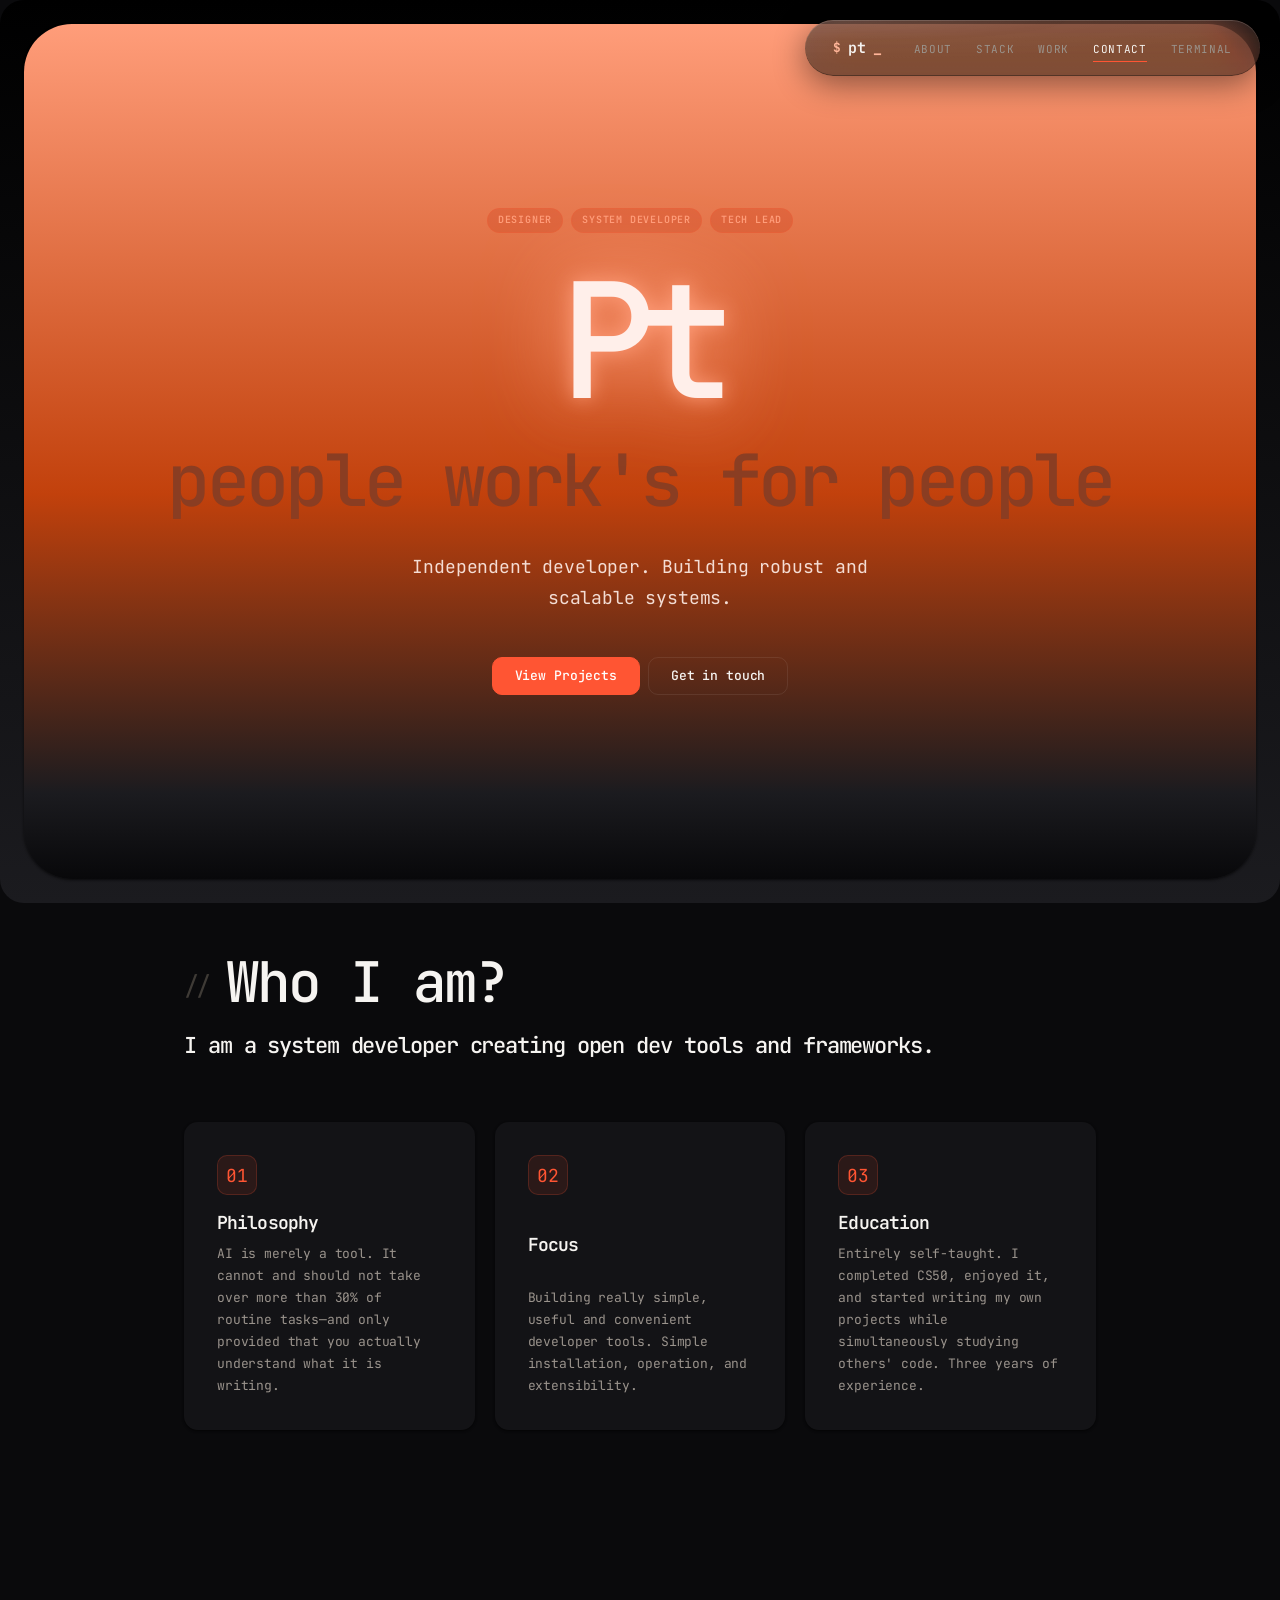
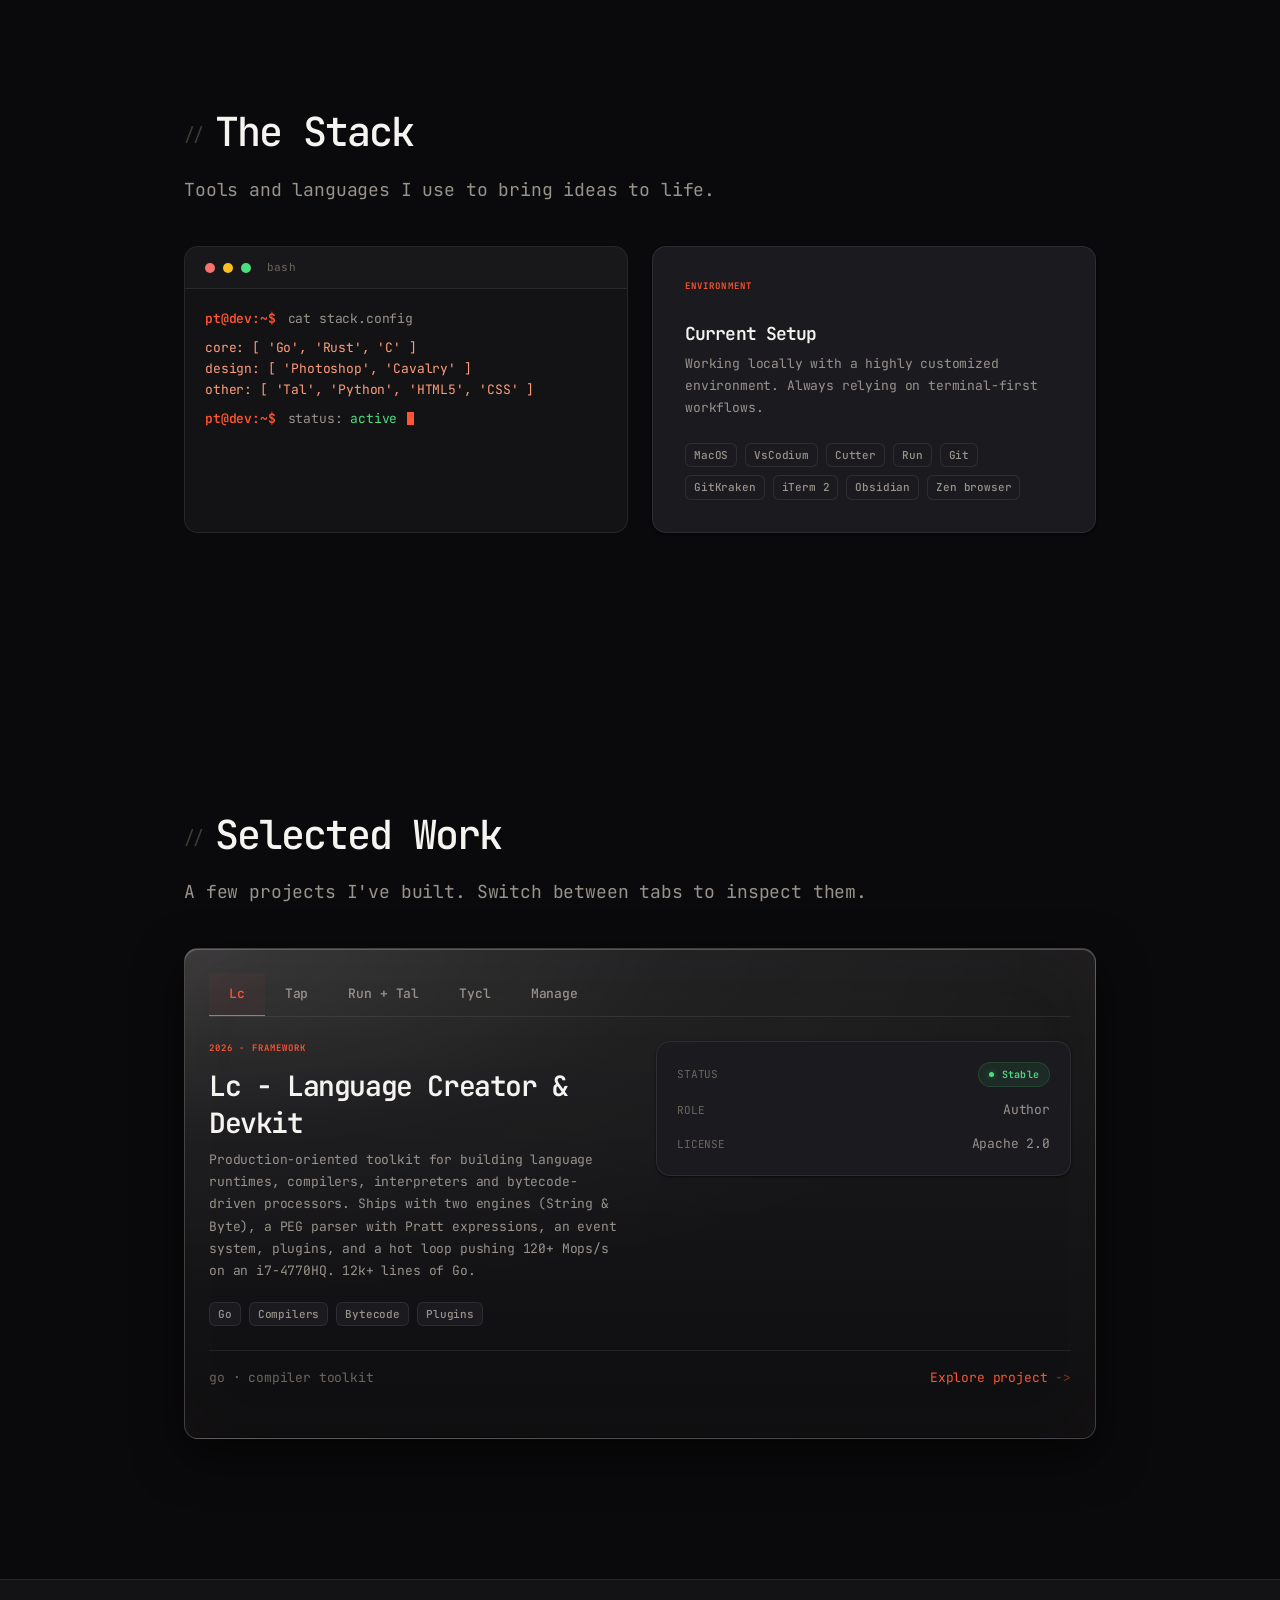
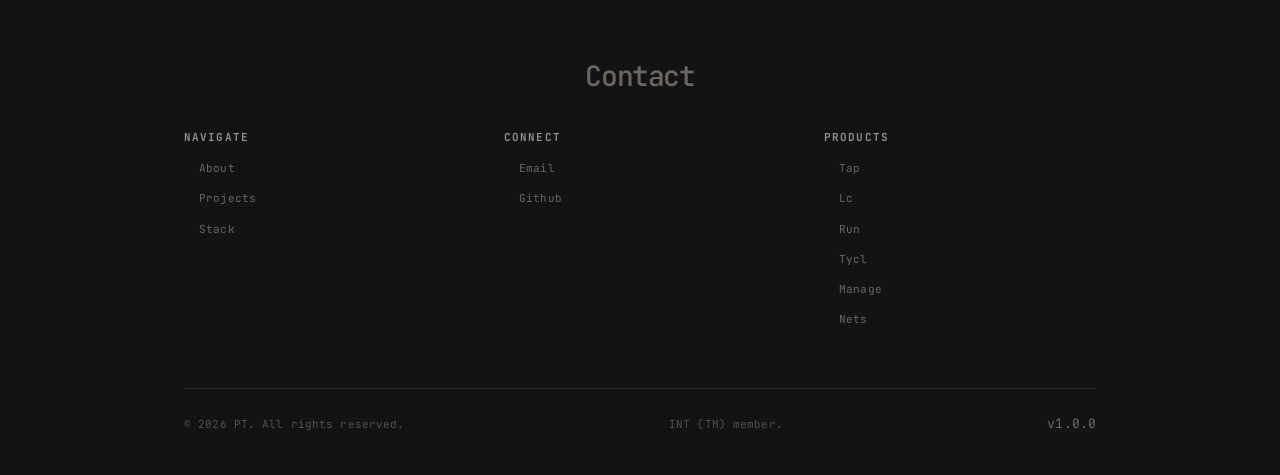
==== commit b465131a: "added icons and fixes" ====
--- a/index.html
+++ b/index.html
@@ -6,6 +6,10 @@
     <meta name="description" content="Pt - Independent developer building robust, scalable systems and open-source developer tools: Lc, Tap, Run, Tal, Tycl, Manage.">
     <meta name="theme-color" content="#0b0a09">
     <meta name="color-scheme" content="dark">
+
+    <link rel="icon" type="image/png" href="assets/icon-main.png">
+    <link rel="apple-touch-icon" href="assets/touch-main.png">
+
     <link rel="preconnect" href="https://fonts.googleapis.com">
     <link rel="preconnect" href="https://fonts.gstatic.com" crossorigin>
     <link href="https://fonts.googleapis.com/css2?family=JetBrains+Mono:wght@400;500;700&display=swap" rel="stylesheet">
--- a/assets/pt.css
+++ b/assets/pt.css
@@ -104,7 +104,7 @@
     /* ---------- 1.8 Component-specific colors ---------- */
     --c-logo-accent: #ffb599;
 
-    --c-badge-bg: rgba(255, 85, 51, 0.14); 
+    --c-badge-bg: rgba(200, 50, 19, 0.246); 
     --c-badge-text: #ff9d7a;
 
     --c-card-dark-bg: #08080a;
--- a/assets/other.css
+++ b/assets/other.css
@@ -95,7 +95,7 @@
 
     html.js .reveal {
         opacity: 0;
-        transform: translate3d(0, 18px, 0);
+        transform: translate3d(0, 56px, 0);
         backface-visibility: hidden;
         animation: none !important;
     }
@@ -113,7 +113,7 @@
     }
 
     @keyframes pt-reveal-in {
-        from { opacity: 0; transform: translate3d(0, 18px, 0); }
+        from { opacity: 0; transform: translate3d(0, 56px, 0); }
         to   { opacity: 1; transform: translate3d(0, 0, 0);    }
     }
 
